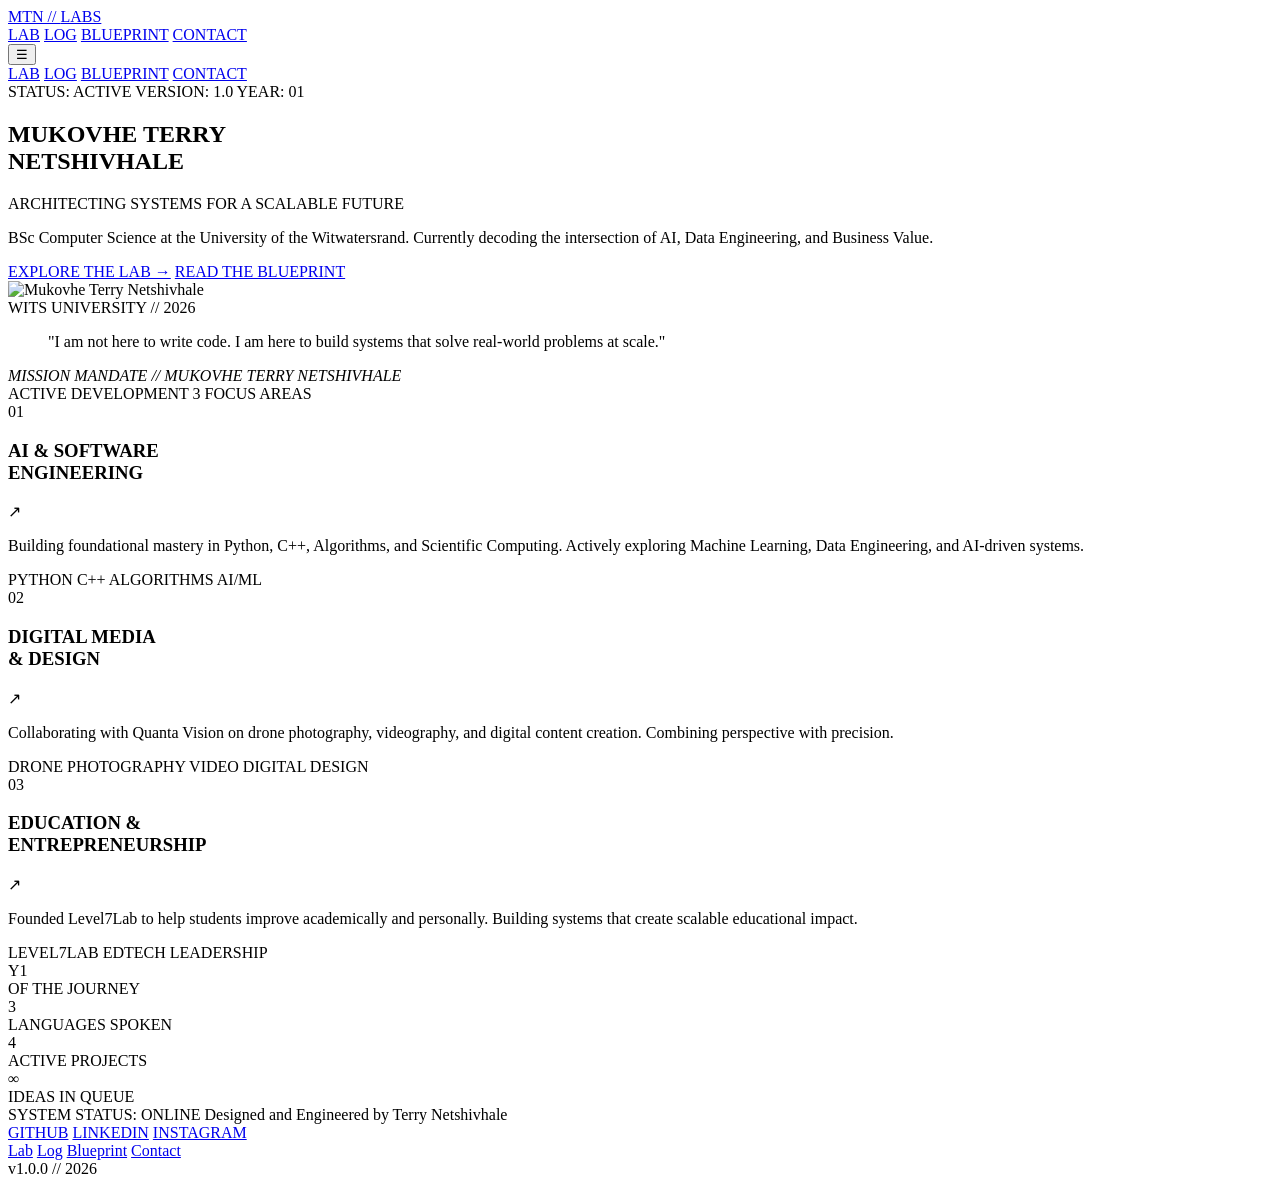
==== index.html @ a2fbe6ef "Update index.html to use raw GitHub URL for image" ====
<!DOCTYPE html>
<html lang="en">
<head>
<meta charset="UTF-8"/>
<meta name="viewport" content="width=device-width, initial-scale=1.0"/>
<title>MTN // Digital Headquarters</title>
<meta name="description" content="The personal command center for Mukovhe Terry Netshivhale — AI, entrepreneurship, and systemic value creation."/>
<link rel="preconnect" href="https://fonts.googleapis.com">
<link rel="preconnect" href="https://fonts.gstatic.com" crossorigin>
<link href="https://fonts.googleapis.com/css2?family=IBM+Plex+Mono:wght@300;400;500;600&family=IBM+Plex+Sans:wght@300;400;500;600&display=swap" rel="stylesheet">
<link rel="stylesheet" href="style.css"/>
</head>
<body>

<nav class="nav">
  <a href="index.html" class="nav-brand">MTN // <span>LABS</span></a>
  <div class="nav-links">
    <a href="lab.html" class="nav-link">LAB</a>
    <a href="log.html" class="nav-link">LOG</a>
    <a href="blueprint.html" class="nav-link">BLUEPRINT</a>
    <a href="contact.html" class="nav-link">CONTACT</a>
  </div>
  <button class="mobile-toggle" onclick="toggleMenu()">☰</button>
</nav>
<div class="mobile-menu" id="mobileMenu">
  <a href="lab.html">LAB</a>
  <a href="log.html">LOG</a>
  <a href="blueprint.html">BLUEPRINT</a>
  <a href="contact.html">CONTACT</a>
</div>

<main>
  <!-- HERO -->
  <section class="hero">
    <div class="hero-left">
      <div class="status-bar">
        <span class="status-tag">STATUS: ACTIVE</span>
        <span class="status-tag">VERSION: 1.0</span>
        <span class="status-tag">YEAR: 01</span>
      </div>
      <h1 class="hero-name">
        MUKOVHE TERRY<br>
        <span class="name-accent">NETSHIVHALE</span>
      </h1>
      <p class="hero-tagline">ARCHITECTING SYSTEMS FOR A SCALABLE FUTURE</p>
      <p class="hero-desc">BSc Computer Science at the University of the Witwatersrand. Currently decoding the intersection of AI, Data Engineering, and Business Value.</p>
      <div class="hero-ctas">
        <a href="lab.html" class="btn-primary">EXPLORE THE LAB →</a>
        <a href="blueprint.html" class="btn-outline">READ THE BLUEPRINT</a>
      </div>
    </div>
    <div class="hero-right">
      <div class="photo-frame">
        <!-- Professional portrait - stored at raw.githubusercontent.com -->
        <img src="https://raw.githubusercontent.com/Terrynets/Terrynets-site/main/photo.jpg" alt="Mukovhe Terry Netshivhale" class="hero-photo" loading="eager" onerror="this.parentElement.classList.add('photo-placeholder')"/>
        <div class="photo-label">WITS UNIVERSITY // 2026</div>
      </div>
    </div>
  </section>

  <!-- MISSION -->
  <section class="mission reveal">
    <div class="mission-quote">
      <blockquote>"I am not here to write code. I am here to build systems that solve real-world problems at scale."</blockquote>
      <cite>MISSION MANDATE // MUKOVHE TERRY NETSHIVHALE</cite>
    </div>
  </section>

  <!-- FOCUS AREAS -->
  <section class="focus reveal">
    <div class="section-header">
      <span class="section-label">ACTIVE DEVELOPMENT</span>
      <span class="section-label orange">3 FOCUS AREAS</span>
    </div>
    <div class="focus-grid">
      <div class="focus-card">
        <div class="focus-img" style="background:linear-gradient(135deg,#0a1628,#001f7a);">
          <div class="circuit-bg"></div>
        </div>
        <div class="focus-num orange">01</div>
        <div class="focus-content">
          <div class="focus-title-row">
            <h3>AI &amp; SOFTWARE<br>ENGINEERING</h3>
            <span class="arrow">↗</span>
          </div>
          <p>Building foundational mastery in Python, C++, Algorithms, and Scientific Computing. Actively exploring Machine Learning, Data Engineering, and AI-driven systems.</p>
          <div class="tags">
            <span class="tag">PYTHON</span>
            <span class="tag">C++</span>
            <span class="tag">ALGORITHMS</span>
            <span class="tag">AI/ML</span>
          </div>
        </div>
      </div>
      <div class="focus-card">
        <div class="focus-img" style="background:linear-gradient(135deg,#0d1f3c,#1a3a6b);">
          <div class="grid-bg"></div>
        </div>
        <div class="focus-num orange">02</div>
        <div class="focus-content">
          <div class="focus-title-row">
            <h3>DIGITAL MEDIA<br>&amp; DESIGN</h3>
            <span class="arrow">↗</span>
          </div>
          <p>Collaborating with Quanta Vision on drone photography, videography, and digital content creation. Combining perspective with precision.</p>
          <div class="tags">
            <span class="tag">DRONE PHOTOGRAPHY</span>
            <span class="tag">VIDEO</span>
            <span class="tag">DIGITAL DESIGN</span>
          </div>
        </div>
      </div>
      <div class="focus-card">
        <div class="focus-img" style="background:linear-gradient(135deg,#1a1a2e,#2d2d4a);">
          <div class="network-bg"></div>
        </div>
        <div class="focus-num orange">03</div>
        <div class="focus-content">
          <div class="focus-title-row">
            <h3>EDUCATION &amp;<br>ENTREPRENEURSHIP</h3>
            <span class="arrow">↗</span>
          </div>
          <p>Founded Level7Lab to help students improve academically and personally. Building systems that create scalable educational impact.</p>
          <div class="tags">
            <span class="tag">LEVEL7LAB</span>
            <span class="tag">EDTECH</span>
            <span class="tag">LEADERSHIP</span>
          </div>
        </div>
      </div>
    </div>
  </section>

  <!-- QUICK STATS -->
  <section class="stats reveal">
    <div class="stat-item">
      <div class="stat-num">Y<span class="orange">1</span></div>
      <div class="stat-label">OF THE JOURNEY</div>
    </div>
    <div class="stat-divider"></div>
    <div class="stat-item">
      <div class="stat-num"><span class="orange">3</span></div>
      <div class="stat-label">LANGUAGES SPOKEN</div>
    </div>
    <div class="stat-divider"></div>
    <div class="stat-item">
      <div class="stat-num"><span class="orange">4</span></div>
      <div class="stat-label">ACTIVE PROJECTS</div>
    </div>
    <div class="stat-divider"></div>
    <div class="stat-item">
      <div class="stat-num"><span class="orange">∞</span></div>
      <div class="stat-label">IDEAS IN QUEUE</div>
    </div>
  </section>
</main>

<footer class="footer">
  <div class="footer-top">
    <div class="footer-status">
      <span class="system-status">SYSTEM STATUS: <span class="online">ONLINE</span></span>
      <span class="footer-credit">Designed and Engineered by Terry Netshivhale</span>
    </div>
    <div class="footer-socials">
      <a href="https://github.com/terrynets" target="_blank" rel="noopener">GITHUB</a>
      <a href="https://linkedin.com/in/mukovhe-netshivhale" target="_blank" rel="noopener">LINKEDIN</a>
      <a href="https://instagram.com/terrynets" target="_blank" rel="noopener">INSTAGRAM</a>
    </div>
  </div>
  <div class="footer-bottom">
    <div class="footer-nav">
      <a href="lab.html">Lab</a>
      <a href="log.html">Log</a>
      <a href="blueprint.html">Blueprint</a>
      <a href="contact.html">Contact</a>
    </div>
    <span class="footer-version">v1.0.0 // 2026</span>
  </div>
</footer>

<script src="main.js"></script>
</body>
</html>
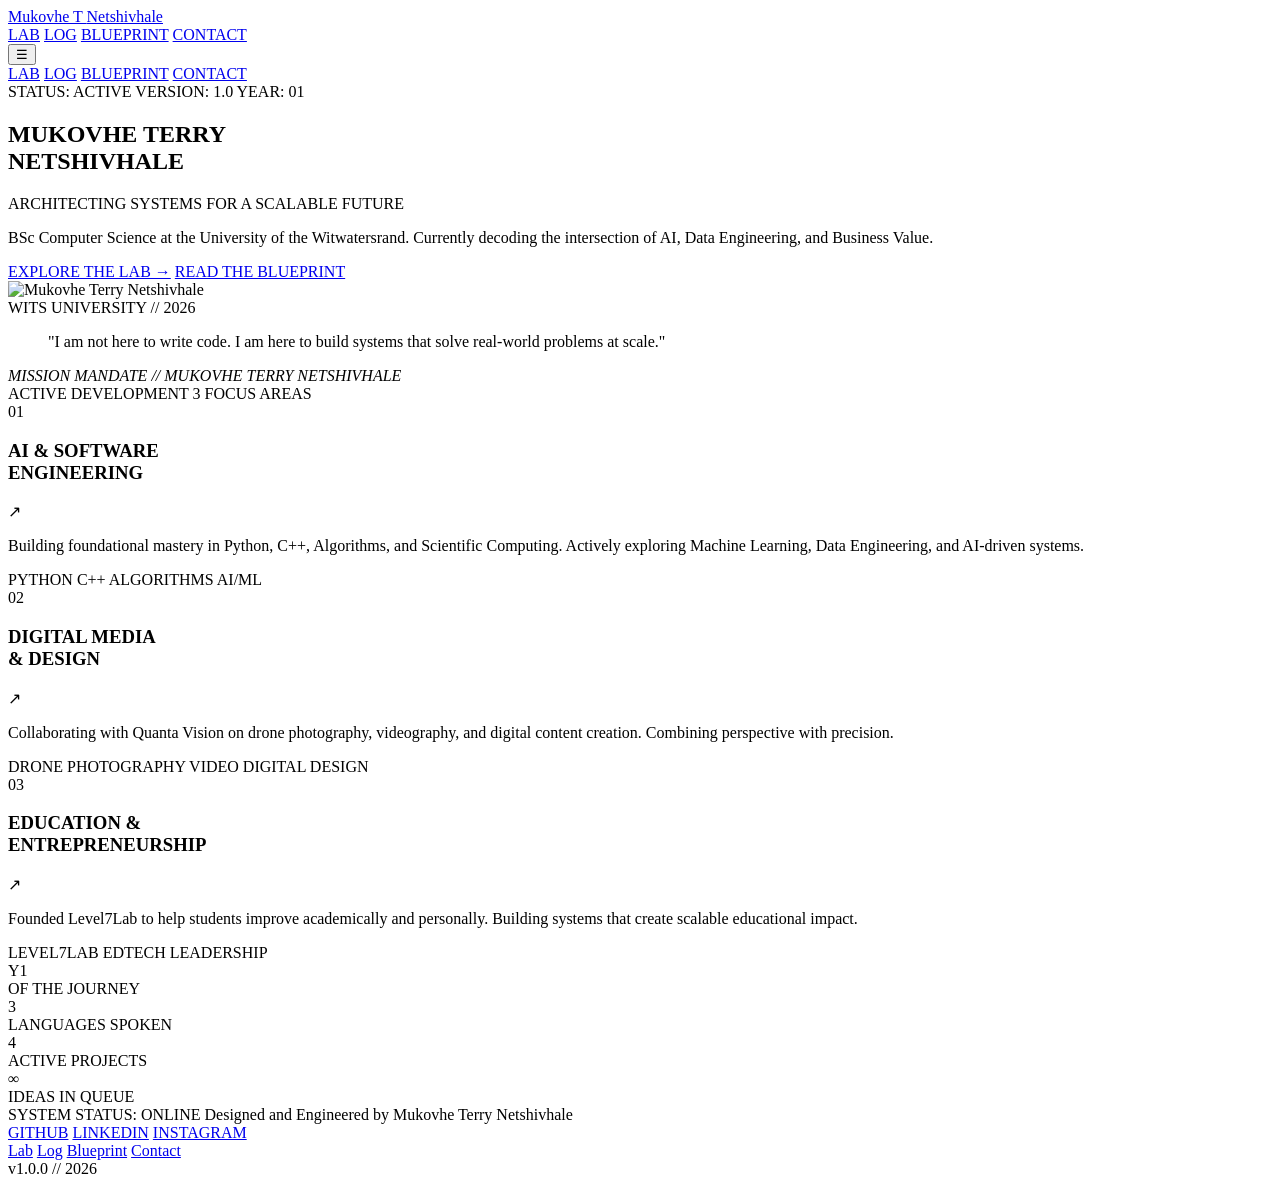
==== commit 985b522b: "Update name in navigation and footer credits" ====
--- a/index.html
+++ b/index.html
@@ -3,7 +3,7 @@
 <head>
 <meta charset="UTF-8"/>
 <meta name="viewport" content="width=device-width, initial-scale=1.0"/>
-<title>MTN // Digital Headquarters</title>
+<title>terrynets</title>
 <meta name="description" content="The personal command center for Mukovhe Terry Netshivhale — AI, entrepreneurship, and systemic value creation."/>
 <link rel="preconnect" href="https://fonts.googleapis.com">
 <link rel="preconnect" href="https://fonts.gstatic.com" crossorigin>
@@ -13,7 +13,7 @@
 <body>
 
 <nav class="nav">
-  <a href="index.html" class="nav-brand">MTN // <span>LABS</span></a>
+  <a href="index.html" class="nav-brand">Mukovhe T <span>Netshivhale</span></a>
   <div class="nav-links">
     <a href="lab.html" class="nav-link">LAB</a>
     <a href="log.html" class="nav-link">LOG</a>
@@ -51,8 +51,7 @@
     </div>
     <div class="hero-right">
       <div class="photo-frame">
-        <!-- Professional portrait - stored at raw.githubusercontent.com -->
-        <img src="https://raw.githubusercontent.com/Terrynets/Terrynets-site/main/photo.jpg" alt="Mukovhe Terry Netshivhale" class="hero-photo" loading="eager" onerror="this.parentElement.classList.add('photo-placeholder')"/>
+        <img src="https://i.imgur.com/zWP3Snd.jpeg" alt="Mukovhe Terry Netshivhale" class="hero-photo" onerror="this.parentElement.classList.add('photo-placeholder')"/>
         <div class="photo-label">WITS UNIVERSITY // 2026</div>
       </div>
     </div>
@@ -74,7 +73,7 @@
     </div>
     <div class="focus-grid">
       <div class="focus-card">
-        <div class="focus-img" style="background:linear-gradient(135deg,#0a1628,#001f7a);">
+        <div class="focus-img" style="background-image: url('./images/ai-engineering.jpg'); background-size: cover; background-position: center; background-color: #0a1628;">
           <div class="circuit-bg"></div>
         </div>
         <div class="focus-num orange">01</div>
@@ -93,7 +92,7 @@
         </div>
       </div>
       <div class="focus-card">
-        <div class="focus-img" style="background:linear-gradient(135deg,#0d1f3c,#1a3a6b);">
+        <div class="focus-img" style="background-image: url('./images/digital-media.jpg'); background-size: cover; background-position: center; background-color: #0d1f3c;">
           <div class="grid-bg"></div>
         </div>
         <div class="focus-num orange">02</div>
@@ -111,7 +110,7 @@
         </div>
       </div>
       <div class="focus-card">
-        <div class="focus-img" style="background:linear-gradient(135deg,#1a1a2e,#2d2d4a);">
+        <div class="focus-img" style="background-image: url('./images/education-entrepreneurship.jpg'); background-size: cover; background-position: center; background-color: #1a1a2e;">
           <div class="network-bg"></div>
         </div>
         <div class="focus-num orange">03</div>
@@ -159,7 +158,7 @@
   <div class="footer-top">
     <div class="footer-status">
       <span class="system-status">SYSTEM STATUS: <span class="online">ONLINE</span></span>
-      <span class="footer-credit">Designed and Engineered by Terry Netshivhale</span>
+      <span class="footer-credit">Designed and Engineered by Mukovhe Terry Netshivhale</span>
     </div>
     <div class="footer-socials">
       <a href="https://github.com/terrynets" target="_blank" rel="noopener">GITHUB</a>
@@ -180,4 +179,4 @@
 
 <script src="main.js"></script>
 </body>
-</html>+</html>
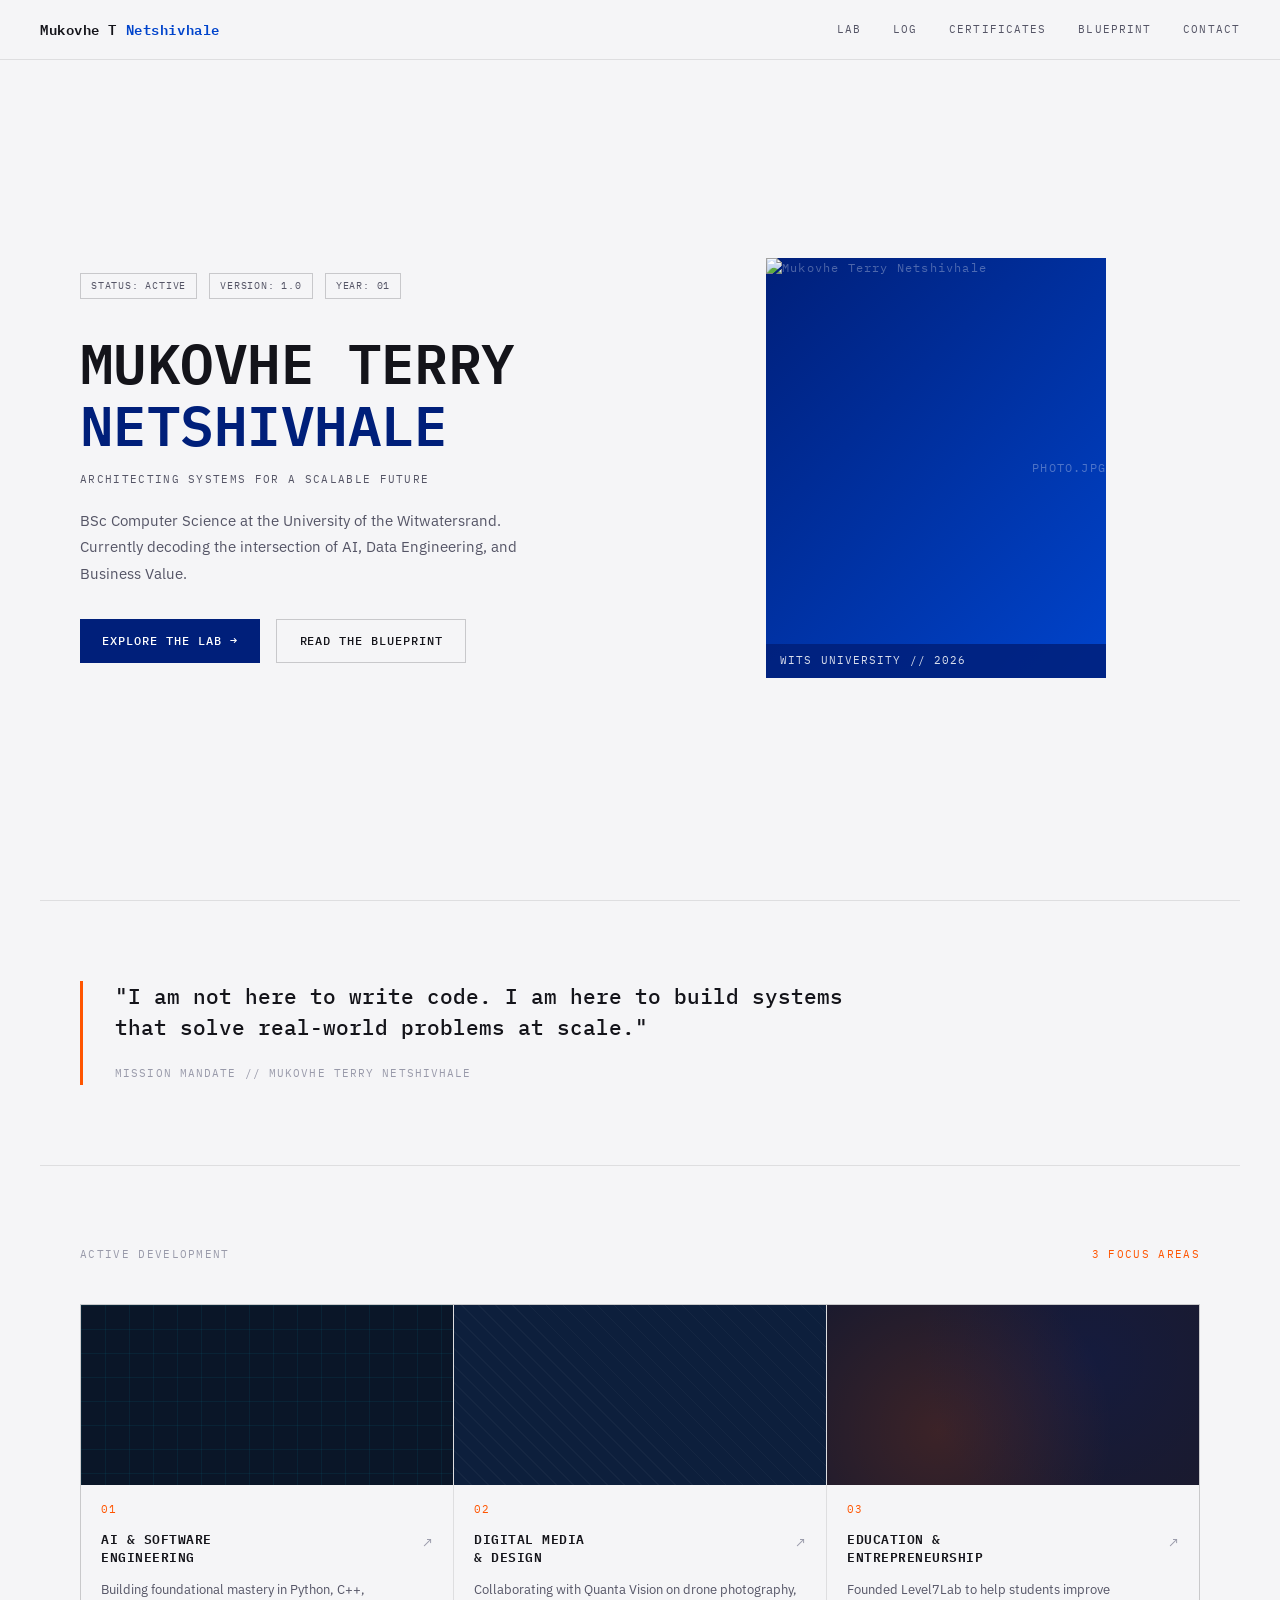
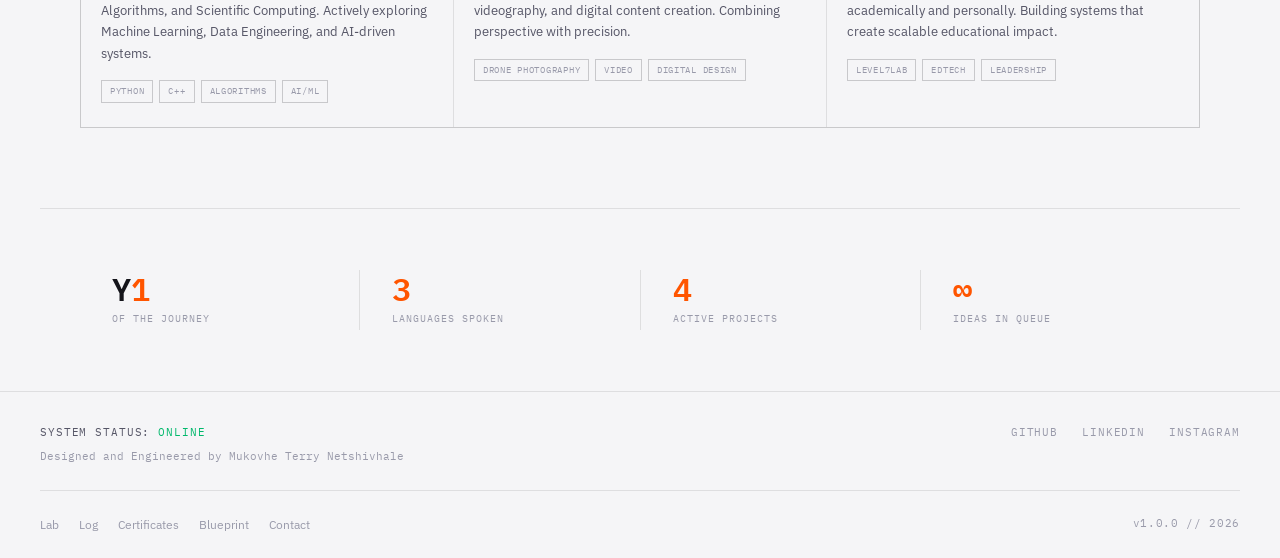
==== commit 141b1a08: "Add files via upload" ====
--- a/index.html
+++ b/index.html
@@ -17,6 +17,7 @@
   <div class="nav-links">
     <a href="lab.html" class="nav-link">LAB</a>
     <a href="log.html" class="nav-link">LOG</a>
+    <a href="certificates.html" class="nav-link">CERTIFICATES</a>
     <a href="blueprint.html" class="nav-link">BLUEPRINT</a>
     <a href="contact.html" class="nav-link">CONTACT</a>
   </div>
@@ -25,6 +26,7 @@
 <div class="mobile-menu" id="mobileMenu">
   <a href="lab.html">LAB</a>
   <a href="log.html">LOG</a>
+  <a href="certificates.html">CERTIFICATES</a>
   <a href="blueprint.html">BLUEPRINT</a>
   <a href="contact.html">CONTACT</a>
 </div>
@@ -162,7 +164,7 @@
     </div>
     <div class="footer-socials">
       <a href="https://github.com/terrynets" target="_blank" rel="noopener">GITHUB</a>
-      <a href="https://linkedin.com/in/mukovhe-netshivhale" target="_blank" rel="noopener">LINKEDIN</a>
+      <a href="https://www.linkedin.com/in/mukovhe-netshivhale-447b65428/" target="_blank" rel="noopener">LINKEDIN</a>
       <a href="https://instagram.com/terrynets" target="_blank" rel="noopener">INSTAGRAM</a>
     </div>
   </div>
@@ -170,6 +172,7 @@
     <div class="footer-nav">
       <a href="lab.html">Lab</a>
       <a href="log.html">Log</a>
+      <a href="certificates.html">Certificates</a>
       <a href="blueprint.html">Blueprint</a>
       <a href="contact.html">Contact</a>
     </div>
--- a/style.css
+++ b/style.css
@@ -0,0 +1,931 @@
+/* ==========================================
+   MTN // DIGITAL HEADQUARTERS — STYLESHEET
+   Terry Netshivhale · terrynets.github.io
+   ========================================== */
+
+:root {
+  --bg: #f5f5f7;
+  --surface: #ffffff;
+  --surface2: #eef0f3;
+  --border: rgba(20,20,26,0.1);
+  --border-strong: rgba(20,20,26,0.2);
+  --text: #14141a;
+  --text-muted: #555566;
+  --text-dim: #999aaa;
+  --orange: #ff5500;
+  --blue: #001f7a;
+  --blue-mid: #0044cc;
+  --green: #00b86b;
+  --font-mono: 'IBM Plex Mono', monospace;
+  --font-sans: 'IBM Plex Sans', sans-serif;
+}
+
+*, *::before, *::after { box-sizing: border-box; margin: 0; padding: 0; }
+html { scroll-behavior: smooth; }
+
+body {
+  background: var(--bg);
+  color: var(--text);
+  font-family: var(--font-sans);
+  font-size: 16px;
+  line-height: 1.6;
+  overflow-x: hidden;
+}
+
+/* ========== NAV ========== */
+.nav {
+  position: fixed;
+  top: 0; left: 0; right: 0;
+  z-index: 100;
+  background: rgba(245,245,247,0.92);
+  backdrop-filter: blur(12px);
+  border-bottom: 1px solid var(--border);
+  padding: 0 2.5rem;
+  height: 60px;
+  display: flex;
+  align-items: center;
+  justify-content: space-between;
+}
+
+.nav-brand {
+  font-family: var(--font-mono);
+  font-size: 14px;
+  font-weight: 600;
+  color: var(--text);
+  text-decoration: none;
+  letter-spacing: 0.04em;
+}
+.nav-brand span { color: var(--blue-mid); }
+
+.nav-links {
+  display: flex;
+  gap: 2rem;
+  list-style: none;
+}
+
+.nav-link {
+  font-family: var(--font-mono);
+  font-size: 11px;
+  color: var(--text-muted);
+  text-decoration: none;
+  letter-spacing: 0.1em;
+  transition: color 0.2s;
+}
+.nav-link:hover, .nav-link.active { color: var(--text); }
+.nav-link.active { border-bottom: 2px solid var(--orange); padding-bottom: 2px; }
+
+.mobile-toggle {
+  display: none;
+  background: none;
+  border: none;
+  font-size: 20px;
+  cursor: pointer;
+  color: var(--text);
+}
+
+.mobile-menu {
+  display: none;
+  position: fixed;
+  top: 60px; left: 0; right: 0;
+  background: var(--surface);
+  border-bottom: 1px solid var(--border);
+  padding: 1.5rem 2.5rem;
+  flex-direction: column;
+  gap: 1.25rem;
+  z-index: 99;
+}
+.mobile-menu.open { display: flex; }
+.mobile-menu a {
+  font-family: var(--font-mono);
+  font-size: 13px;
+  color: var(--text-muted);
+  text-decoration: none;
+  letter-spacing: 0.1em;
+}
+
+/* ========== HERO ========== */
+.hero {
+  min-height: 100vh;
+  padding: 100px 2.5rem 4rem;
+  max-width: 1200px;
+  margin: 0 auto;
+  display: grid;
+  grid-template-columns: 1fr 1fr;
+  gap: 4rem;
+  align-items: center;
+}
+
+.status-bar {
+  display: flex;
+  gap: 0.75rem;
+  flex-wrap: wrap;
+  margin-bottom: 2rem;
+}
+.status-tag {
+  font-family: var(--font-mono);
+  font-size: 10px;
+  padding: 4px 10px;
+  border: 1px solid var(--border-strong);
+  color: var(--text-muted);
+  letter-spacing: 0.08em;
+}
+
+.hero-name {
+  font-family: var(--font-mono);
+  font-size: clamp(2rem, 5vw, 3.5rem);
+  font-weight: 600;
+  line-height: 1.1;
+  letter-spacing: -0.01em;
+  margin-bottom: 1rem;
+}
+.name-accent { color: var(--blue); }
+
+.hero-tagline {
+  font-family: var(--font-mono);
+  font-size: 11px;
+  color: var(--text-muted);
+  letter-spacing: 0.12em;
+  margin-bottom: 1.25rem;
+}
+
+.hero-desc {
+  font-size: 15px;
+  color: var(--text-muted);
+  line-height: 1.75;
+  max-width: 480px;
+  margin-bottom: 2rem;
+}
+
+.hero-ctas {
+  display: flex;
+  gap: 1rem;
+  flex-wrap: wrap;
+}
+
+.btn-primary {
+  display: inline-flex;
+  align-items: center;
+  padding: 0.7rem 1.4rem;
+  background: var(--blue);
+  color: #fff;
+  font-family: var(--font-mono);
+  font-size: 12px;
+  font-weight: 500;
+  letter-spacing: 0.08em;
+  text-decoration: none;
+  border: none;
+  cursor: pointer;
+  transition: all 0.2s;
+}
+.btn-primary:hover { background: var(--blue-mid); transform: translateY(-2px); }
+
+.btn-outline {
+  display: inline-flex;
+  align-items: center;
+  padding: 0.7rem 1.4rem;
+  background: transparent;
+  color: var(--text);
+  font-family: var(--font-mono);
+  font-size: 12px;
+  font-weight: 500;
+  letter-spacing: 0.08em;
+  text-decoration: none;
+  border: 1px solid var(--border-strong);
+  transition: all 0.2s;
+}
+.btn-outline:hover { border-color: var(--blue); color: var(--blue); }
+
+/* PHOTO */
+.hero-right { display: flex; justify-content: center; }
+.photo-frame {
+  position: relative;
+  width: 340px;
+  max-width: 100%;
+}
+.hero-photo {
+  width: 100%;
+  height: 420px;
+  object-fit: cover;
+  object-position: top;
+  display: block;
+  filter: grayscale(10%);
+}
+.photo-placeholder {
+  width: 340px;
+  height: 420px;
+  background: linear-gradient(135deg, var(--blue), #0044cc);
+  display: flex;
+  align-items: center;
+  justify-content: center;
+  color: rgba(255,255,255,0.3);
+  font-family: var(--font-mono);
+  font-size: 12px;
+  letter-spacing: 0.1em;
+}
+.photo-placeholder::after { content: 'PHOTO.JPG'; }
+.photo-label {
+  position: absolute;
+  bottom: 0; left: 0; right: 0;
+  background: rgba(0,31,122,0.85);
+  color: rgba(255,255,255,0.85);
+  font-family: var(--font-mono);
+  font-size: 11px;
+  letter-spacing: 0.1em;
+  padding: 8px 14px;
+}
+
+/* ========== MISSION ========== */
+.mission {
+  border-top: 1px solid var(--border);
+  padding: 5rem 2.5rem;
+  max-width: 1200px;
+  margin: 0 auto;
+}
+.mission-quote {
+  border-left: 3px solid var(--orange);
+  padding-left: 2rem;
+  max-width: 800px;
+}
+.mission-quote blockquote {
+  font-family: var(--font-mono);
+  font-size: clamp(1rem, 2.5vw, 1.3rem);
+  font-weight: 500;
+  line-height: 1.5;
+  color: var(--text);
+  margin-bottom: 1rem;
+}
+.mission-quote cite {
+  font-family: var(--font-mono);
+  font-size: 11px;
+  color: var(--text-dim);
+  letter-spacing: 0.1em;
+  font-style: normal;
+}
+
+/* ========== FOCUS ========== */
+.focus {
+  border-top: 1px solid var(--border);
+  padding: 5rem 2.5rem;
+  max-width: 1200px;
+  margin: 0 auto;
+}
+.section-header {
+  display: flex;
+  justify-content: space-between;
+  align-items: center;
+  margin-bottom: 2.5rem;
+}
+.section-label {
+  font-family: var(--font-mono);
+  font-size: 11px;
+  color: var(--text-dim);
+  letter-spacing: 0.12em;
+}
+.section-label.orange { color: var(--orange); }
+
+.focus-grid {
+  display: grid;
+  grid-template-columns: repeat(3, 1fr);
+  gap: 1px;
+  background: var(--border);
+  border: 1px solid var(--border);
+}
+
+.focus-card {
+  background: var(--bg);
+  transition: background 0.2s;
+  overflow: hidden;
+}
+.focus-card:hover { background: var(--surface); }
+
+.focus-img {
+  height: 180px;
+  position: relative;
+  overflow: hidden;
+}
+.circuit-bg {
+  position: absolute;
+  inset: 0;
+  background-image:
+    linear-gradient(rgba(0,229,255,0.06) 1px, transparent 1px),
+    linear-gradient(90deg, rgba(0,229,255,0.06) 1px, transparent 1px);
+  background-size: 24px 24px;
+}
+.grid-bg {
+  position: absolute;
+  inset: 0;
+  background-image: repeating-linear-gradient(
+    45deg, rgba(255,255,255,0.03) 0px, rgba(255,255,255,0.03) 1px,
+    transparent 1px, transparent 12px
+  );
+}
+.network-bg {
+  position: absolute;
+  inset: 0;
+  background: radial-gradient(circle at 30% 70%, rgba(255,85,0,0.15) 0%, transparent 60%),
+              radial-gradient(circle at 70% 30%, rgba(0,31,122,0.2) 0%, transparent 60%);
+}
+
+.focus-num {
+  font-family: var(--font-mono);
+  font-size: 11px;
+  letter-spacing: 0.1em;
+  padding: 1rem 1.25rem 0;
+}
+.focus-content { padding: 0.75rem 1.25rem 1.5rem; }
+.focus-title-row {
+  display: flex;
+  justify-content: space-between;
+  align-items: flex-start;
+  margin-bottom: 0.75rem;
+}
+.focus-title-row h3 {
+  font-family: var(--font-mono);
+  font-size: 13px;
+  font-weight: 600;
+  letter-spacing: 0.04em;
+  line-height: 1.4;
+}
+.arrow { color: var(--text-dim); font-size: 14px; margin-top: 2px; }
+.focus-card:hover .arrow { color: var(--orange); }
+.focus-content p {
+  font-size: 13px;
+  color: var(--text-muted);
+  line-height: 1.65;
+  margin-bottom: 1rem;
+}
+
+/* TAGS */
+.tags { display: flex; flex-wrap: wrap; gap: 6px; }
+.tag {
+  font-family: var(--font-mono);
+  font-size: 9px;
+  padding: 3px 8px;
+  border: 1px solid var(--border-strong);
+  color: var(--text-dim);
+  letter-spacing: 0.08em;
+}
+
+/* ========== STATS ========== */
+.stats {
+  border-top: 1px solid var(--border);
+  padding: 3rem 2.5rem;
+  max-width: 1200px;
+  margin: 0 auto;
+  display: flex;
+  align-items: center;
+  gap: 0;
+}
+.stat-item { flex: 1; padding: 1rem 2rem; }
+.stat-divider { width: 1px; height: 60px; background: var(--border); }
+.stat-num {
+  font-family: var(--font-mono);
+  font-size: 2rem;
+  font-weight: 600;
+  line-height: 1;
+  margin-bottom: 0.4rem;
+}
+.stat-label {
+  font-family: var(--font-mono);
+  font-size: 10px;
+  color: var(--text-dim);
+  letter-spacing: 0.1em;
+}
+
+/* ========== PAGE COMMON ========== */
+.page-main {
+  padding-top: 80px;
+  max-width: 1200px;
+  margin: 0 auto;
+  padding-left: 2.5rem;
+  padding-right: 2.5rem;
+  padding-bottom: 5rem;
+}
+.page-header {
+  padding: 4rem 0 3rem;
+  border-bottom: 1px solid var(--border);
+  margin-bottom: 3rem;
+}
+.page-eyebrow {
+  font-family: var(--font-mono);
+  font-size: 11px;
+  color: var(--orange);
+  letter-spacing: 0.12em;
+  margin-bottom: 0.75rem;
+}
+.page-title {
+  font-family: var(--font-mono);
+  font-size: clamp(2rem, 5vw, 3.5rem);
+  font-weight: 600;
+  letter-spacing: -0.01em;
+  margin-bottom: 1rem;
+}
+.page-sub {
+  font-size: 15px;
+  color: var(--text-muted);
+  max-width: 560px;
+  line-height: 1.7;
+}
+
+/* ========== PROJECTS (LAB) ========== */
+.projects {
+  display: grid;
+  grid-template-columns: 1fr 1fr;
+  gap: 1px;
+  background: var(--border);
+  border: 1px solid var(--border);
+  margin-bottom: 4rem;
+}
+.project-card {
+  background: var(--bg);
+  padding: 2rem;
+  transition: background 0.2s;
+}
+.project-card:hover { background: var(--surface); }
+.project-top {
+  display: flex;
+  align-items: center;
+  gap: 8px;
+  margin-bottom: 1rem;
+}
+.project-lang {
+  font-family: var(--font-mono);
+  font-size: 10px;
+  letter-spacing: 0.1em;
+  font-weight: 600;
+}
+.project-dot { color: var(--text-dim); }
+.project-status {
+  font-family: var(--font-mono);
+  font-size: 10px;
+  letter-spacing: 0.08em;
+}
+.project-status.in-progress { color: var(--text-dim); }
+.project-status.active { color: var(--green); }
+.project-arrow { margin-left: auto; color: var(--text-dim); font-size: 14px; }
+.project-card:hover .project-arrow { color: var(--orange); }
+.project-name {
+  font-family: var(--font-mono);
+  font-size: 14px;
+  font-weight: 600;
+  letter-spacing: 0.04em;
+  margin-bottom: 0.75rem;
+}
+.project-desc {
+  font-size: 13px;
+  color: var(--text-muted);
+  line-height: 1.65;
+}
+
+/* QUEUED */
+.coming-next { margin-top: 1rem; }
+.queued-list {
+  border: 1px solid var(--border);
+}
+.queued-item {
+  display: flex;
+  align-items: center;
+  gap: 1.5rem;
+  padding: 1.1rem 1.5rem;
+  border-bottom: 1px solid var(--border);
+  transition: background 0.2s;
+}
+.queued-item:last-child { border-bottom: none; }
+.queued-item:hover { background: var(--surface); }
+.queued-num {
+  font-family: var(--font-mono);
+  font-size: 11px;
+  color: var(--text-dim);
+  min-width: 24px;
+}
+.queued-name {
+  font-family: var(--font-mono);
+  font-size: 13px;
+  font-weight: 500;
+  flex: 1;
+}
+.queued-tag {
+  font-family: var(--font-mono);
+  font-size: 10px;
+  color: var(--text-dim);
+  letter-spacing: 0.08em;
+  padding: 2px 8px;
+  border: 1px solid var(--border);
+}
+
+/* ========== LOG ========== */
+.log-entries { display: flex; flex-direction: column; }
+.log-entry {
+  display: grid;
+  grid-template-columns: 140px 1fr;
+  gap: 2rem;
+  padding: 2rem 0;
+  border-bottom: 1px solid var(--border);
+}
+.log-entry:first-child { border-top: 1px solid var(--border); }
+.log-date {
+  font-family: var(--font-mono);
+  font-size: 11px;
+  color: var(--text-dim);
+  letter-spacing: 0.08em;
+  padding-top: 4px;
+}
+.log-title {
+  font-family: var(--font-mono);
+  font-size: 14px;
+  font-weight: 600;
+  letter-spacing: 0.02em;
+  margin-bottom: 0.6rem;
+}
+.log-text {
+  font-size: 14px;
+  color: var(--text-muted);
+  line-height: 1.75;
+  margin-bottom: 0.75rem;
+}
+
+/* ========== BLUEPRINT ========== */
+.blueprint-section { display: flex; flex-direction: column; gap: 2.5rem; }
+.bp-block {
+  border: 1px solid var(--border);
+}
+.bp-header {
+  display: flex;
+  justify-content: space-between;
+  align-items: center;
+  padding: 1rem 1.5rem;
+  border-bottom: 1px solid var(--border);
+  background: var(--surface2);
+}
+.bp-label {
+  font-family: var(--font-mono);
+  font-size: 11px;
+  color: var(--text-dim);
+  letter-spacing: 0.1em;
+}
+.bp-label.blue { color: var(--blue-mid); }
+.module-list { }
+.module-item {
+  display: flex;
+  align-items: center;
+  padding: 0.9rem 1.5rem;
+  border-bottom: 1px solid var(--border);
+  gap: 1.25rem;
+  transition: background 0.15s;
+}
+.module-item:last-child { border-bottom: none; }
+.module-item:hover { background: var(--surface); }
+.mod-num {
+  font-family: var(--font-mono);
+  font-size: 11px;
+  color: var(--text-dim);
+  min-width: 28px;
+}
+.mod-name {
+  font-size: 14px;
+  color: var(--text);
+  flex: 1;
+}
+.mod-status {
+  font-family: var(--font-mono);
+  font-size: 10px;
+  letter-spacing: 0.08em;
+}
+.mod-status.active { color: var(--orange); }
+.mod-status.queued { color: var(--text-dim); }
+.mod-status.exploring { color: var(--blue-mid); }
+
+/* ========== CONTACT ========== */
+.contact-section { }
+.contact-grid {
+  display: grid;
+  grid-template-columns: 1fr 1fr;
+  gap: 4rem;
+  align-items: start;
+}
+
+.form-note {
+  font-size: 13px;
+  color: var(--text-muted);
+  line-height: 1.7;
+  margin-bottom: 1.75rem;
+  padding: 1rem 1.25rem;
+  border: 1px solid var(--border);
+  background: var(--surface2);
+  font-family: var(--font-mono);
+}
+.form-group { margin-bottom: 1.25rem; }
+.form-label {
+  display: block;
+  font-family: var(--font-mono);
+  font-size: 10px;
+  color: var(--text-dim);
+  letter-spacing: 0.1em;
+  margin-bottom: 0.4rem;
+}
+.form-input {
+  width: 100%;
+  padding: 0.7rem 1rem;
+  background: var(--surface);
+  border: 1px solid var(--border-strong);
+  color: var(--text);
+  font-family: var(--font-sans);
+  font-size: 14px;
+  outline: none;
+  transition: border-color 0.2s;
+}
+.form-input:focus { border-color: var(--blue); }
+.form-select { appearance: none; cursor: pointer; }
+.form-textarea { resize: vertical; min-height: 120px; }
+.send-btn {
+  width: 100%;
+  justify-content: center;
+  font-size: 13px;
+  padding: 1rem;
+  margin-top: 0.5rem;
+}
+.form-disclaimer {
+  font-family: var(--font-mono);
+  font-size: 10px;
+  color: var(--text-dim);
+  line-height: 1.6;
+  margin-top: 0.75rem;
+  letter-spacing: 0.04em;
+}
+
+.contact-links {
+  border: 1px solid var(--border);
+  margin-bottom: 1.5rem;
+}
+.contact-link-item {
+  display: flex;
+  align-items: center;
+  justify-content: space-between;
+  padding: 1.1rem 1.5rem;
+  border-bottom: 1px solid var(--border);
+  text-decoration: none;
+  color: var(--text);
+  transition: background 0.2s;
+}
+.contact-link-item:last-child { border-bottom: none; }
+.contact-link-item:hover { background: var(--surface2); }
+.cl-label {
+  font-family: var(--font-mono);
+  font-size: 10px;
+  color: var(--text-dim);
+  letter-spacing: 0.08em;
+  margin-bottom: 3px;
+}
+.cl-value {
+  font-size: 14px;
+  font-weight: 500;
+}
+.cl-arrow {
+  font-size: 14px;
+  color: var(--text-dim);
+  transition: transform 0.2s, color 0.2s;
+}
+.contact-link-item:hover .cl-arrow { transform: translate(3px,-3px); color: var(--orange); }
+
+.availability-card {
+  border: 1px solid var(--border);
+  padding: 1.5rem;
+  background: var(--surface);
+}
+.av-label {
+  font-family: var(--font-mono);
+  font-size: 10px;
+  color: var(--text-dim);
+  letter-spacing: 0.1em;
+  margin-bottom: 1rem;
+}
+.av-status {
+  font-size: 13px;
+  color: var(--text-muted);
+  margin-bottom: 0.5rem;
+  font-family: var(--font-mono);
+}
+
+/* ========== FOOTER ========== */
+.footer {
+  border-top: 1px solid var(--border);
+  padding: 2rem 2.5rem 1.5rem;
+}
+.footer-top {
+  display: flex;
+  justify-content: space-between;
+  align-items: flex-start;
+  margin-bottom: 1.5rem;
+  padding-bottom: 1.5rem;
+  border-bottom: 1px solid var(--border);
+}
+.system-status {
+  display: block;
+  font-family: var(--font-mono);
+  font-size: 11px;
+  color: var(--text-muted);
+  letter-spacing: 0.08em;
+  margin-bottom: 0.4rem;
+}
+.footer-credit {
+  font-family: var(--font-mono);
+  font-size: 11px;
+  color: var(--text-dim);
+  display: block;
+}
+.footer-socials {
+  display: flex;
+  gap: 1.5rem;
+}
+.footer-socials a {
+  font-family: var(--font-mono);
+  font-size: 11px;
+  color: var(--text-dim);
+  text-decoration: none;
+  letter-spacing: 0.08em;
+  transition: color 0.2s;
+}
+.footer-socials a:hover { color: var(--orange); }
+.footer-bottom {
+  display: flex;
+  justify-content: space-between;
+  align-items: center;
+}
+.footer-nav { display: flex; gap: 1.25rem; }
+.footer-nav a {
+  font-size: 12px;
+  color: var(--text-dim);
+  text-decoration: none;
+  transition: color 0.2s;
+}
+.footer-nav a:hover { color: var(--text); }
+.footer-version {
+  font-family: var(--font-mono);
+  font-size: 11px;
+  color: var(--text-dim);
+  letter-spacing: 0.06em;
+}
+
+/* ========== UTILITIES ========== */
+.orange { color: var(--orange); }
+.blue { color: var(--blue-mid); }
+.online { color: var(--green); }
+
+.reveal {
+  opacity: 0;
+  transform: translateY(24px);
+  transition: opacity 0.6s ease, transform 0.6s ease;
+}
+.reveal.visible {
+  opacity: 1;
+  transform: translateY(0);
+}
+
+/* ========== RESPONSIVE ========== */
+@media (max-width: 900px) {
+  .hero { grid-template-columns: 1fr; gap: 2.5rem; padding-top: 90px; }
+  .hero-right { order: -1; }
+  .photo-frame { width: 100%; max-width: 340px; }
+  .focus-grid { grid-template-columns: 1fr; }
+  .projects { grid-template-columns: 1fr; }
+  .contact-grid { grid-template-columns: 1fr; gap: 2rem; }
+  .stats { flex-wrap: wrap; }
+  .stat-divider { display: none; }
+  .stat-item { min-width: 45%; }
+}
+
+@media (max-width: 640px) {
+  .nav { padding: 0 1.25rem; }
+  .nav-links { display: none; }
+  .mobile-toggle { display: block; }
+  .hero { padding: 80px 1.25rem 3rem; }
+  .mission, .focus, .stats { padding-left: 1.25rem; padding-right: 1.25rem; }
+  .page-main { padding-left: 1.25rem; padding-right: 1.25rem; }
+  .log-entry { grid-template-columns: 1fr; gap: 0.5rem; }
+  .footer { padding: 1.5rem 1.25rem; }
+  .footer-top { flex-direction: column; gap: 1rem; }
+  .bp-header { flex-direction: column; align-items: flex-start; gap: 4px; }
+}
+.project-photos {
+  margin-top: 1rem;
+}
+
+.project-photos img {
+  width: 100%;
+  height: 200px;
+  object-fit: cover;
+  object-position: top;
+}
+
+/* ========== CERTIFICATES ========== */
+.cert-summary {
+  display: grid;
+  grid-template-columns: repeat(4, 1fr);
+  border: 1px solid var(--border);
+  margin-bottom: 2.5rem;
+}
+.cert-stat { padding: 1.25rem 1.5rem; border-right: 1px solid var(--border); }
+.cert-stat:last-child { border-right: none; }
+.cert-stat-num {
+  font-family: var(--font-mono);
+  font-size: 26px;
+  font-weight: 600;
+  color: var(--blue-mid);
+  line-height: 1.1;
+}
+.cert-stat-label {
+  font-family: var(--font-mono);
+  font-size: 10px;
+  letter-spacing: 0.1em;
+  color: var(--text-dim);
+  margin-top: 4px;
+}
+.cert-grid { display: flex; flex-direction: column; gap: 2.5rem; }
+.cert-card {
+  display: grid;
+  grid-template-columns: minmax(0, 1.1fr) minmax(0, 1fr);
+  border: 1px solid var(--border);
+  background: var(--surface);
+}
+.cert-image {
+  display: block;
+  position: relative;
+  padding: 0;
+  border: none;
+  border-right: 1px solid var(--border);
+  background: var(--surface2);
+  cursor: zoom-in;
+  overflow: hidden;
+}
+.cert-image img { display: block; width: 100%; height: 100%; object-fit: cover; transition: transform 0.4s; }
+.cert-image:hover img { transform: scale(1.03); }
+.cert-zoom {
+  position: absolute;
+  right: 10px; bottom: 10px;
+  font-family: var(--font-mono);
+  font-size: 10px;
+  letter-spacing: 0.08em;
+  background: var(--text);
+  color: #fff;
+  padding: 4px 8px;
+}
+.cert-info { padding: 2rem; display: flex; flex-direction: column; gap: 0.75rem; }
+.cert-meta {
+  display: flex; align-items: center; gap: 8px;
+  font-family: var(--font-mono);
+  font-size: 10px;
+  letter-spacing: 0.1em;
+  color: var(--text-dim);
+}
+.cert-score {
+  font-family: var(--font-mono);
+  font-size: 11px;
+  font-weight: 600;
+  color: var(--orange);
+  letter-spacing: 0.06em;
+}
+.cert-title {
+  font-family: var(--font-mono);
+  font-size: 16px;
+  font-weight: 600;
+  letter-spacing: 0.02em;
+  line-height: 1.35;
+}
+.cert-issuer { font-size: 13px; color: var(--text-muted); }
+.cert-desc { font-size: 14px; color: var(--text-muted); line-height: 1.75; }
+.cert-marks {
+  border: 1px solid var(--border);
+  font-family: var(--font-mono);
+  font-size: 12px;
+}
+.cert-marks div {
+  display: flex; justify-content: space-between;
+  padding: 6px 12px;
+  border-bottom: 1px solid var(--border);
+}
+.cert-marks div:last-child { border-bottom: none; }
+.cert-marks span:last-child { font-weight: 600; }
+
+.lightbox {
+  position: fixed; inset: 0; z-index: 1000;
+  background: rgba(10,10,16,0.92);
+  display: none;
+  align-items: center; justify-content: center;
+  padding: 1.5rem;
+  flex-direction: column; gap: 0.75rem;
+  cursor: zoom-out;
+}
+.lightbox.open { display: flex; }
+.lightbox img { max-width: 100%; max-height: 85vh; object-fit: contain; }
+.lightbox-caption { font-family: var(--font-mono); font-size: 11px; letter-spacing: 0.08em; color: #ddd; text-align: center; }
+
+@media (max-width: 900px) {
+  .cert-card { grid-template-columns: 1fr; }
+  .cert-image { border-right: none; border-bottom: 1px solid var(--border); }
+  .cert-summary { grid-template-columns: repeat(2, 1fr); }
+  .cert-stat:nth-child(2) { border-right: none; }
+  .cert-stat:nth-child(-n+2) { border-bottom: 1px solid var(--border); }
+}
+@media (max-width: 640px) {
+  .cert-info { padding: 1.25rem; }
+}
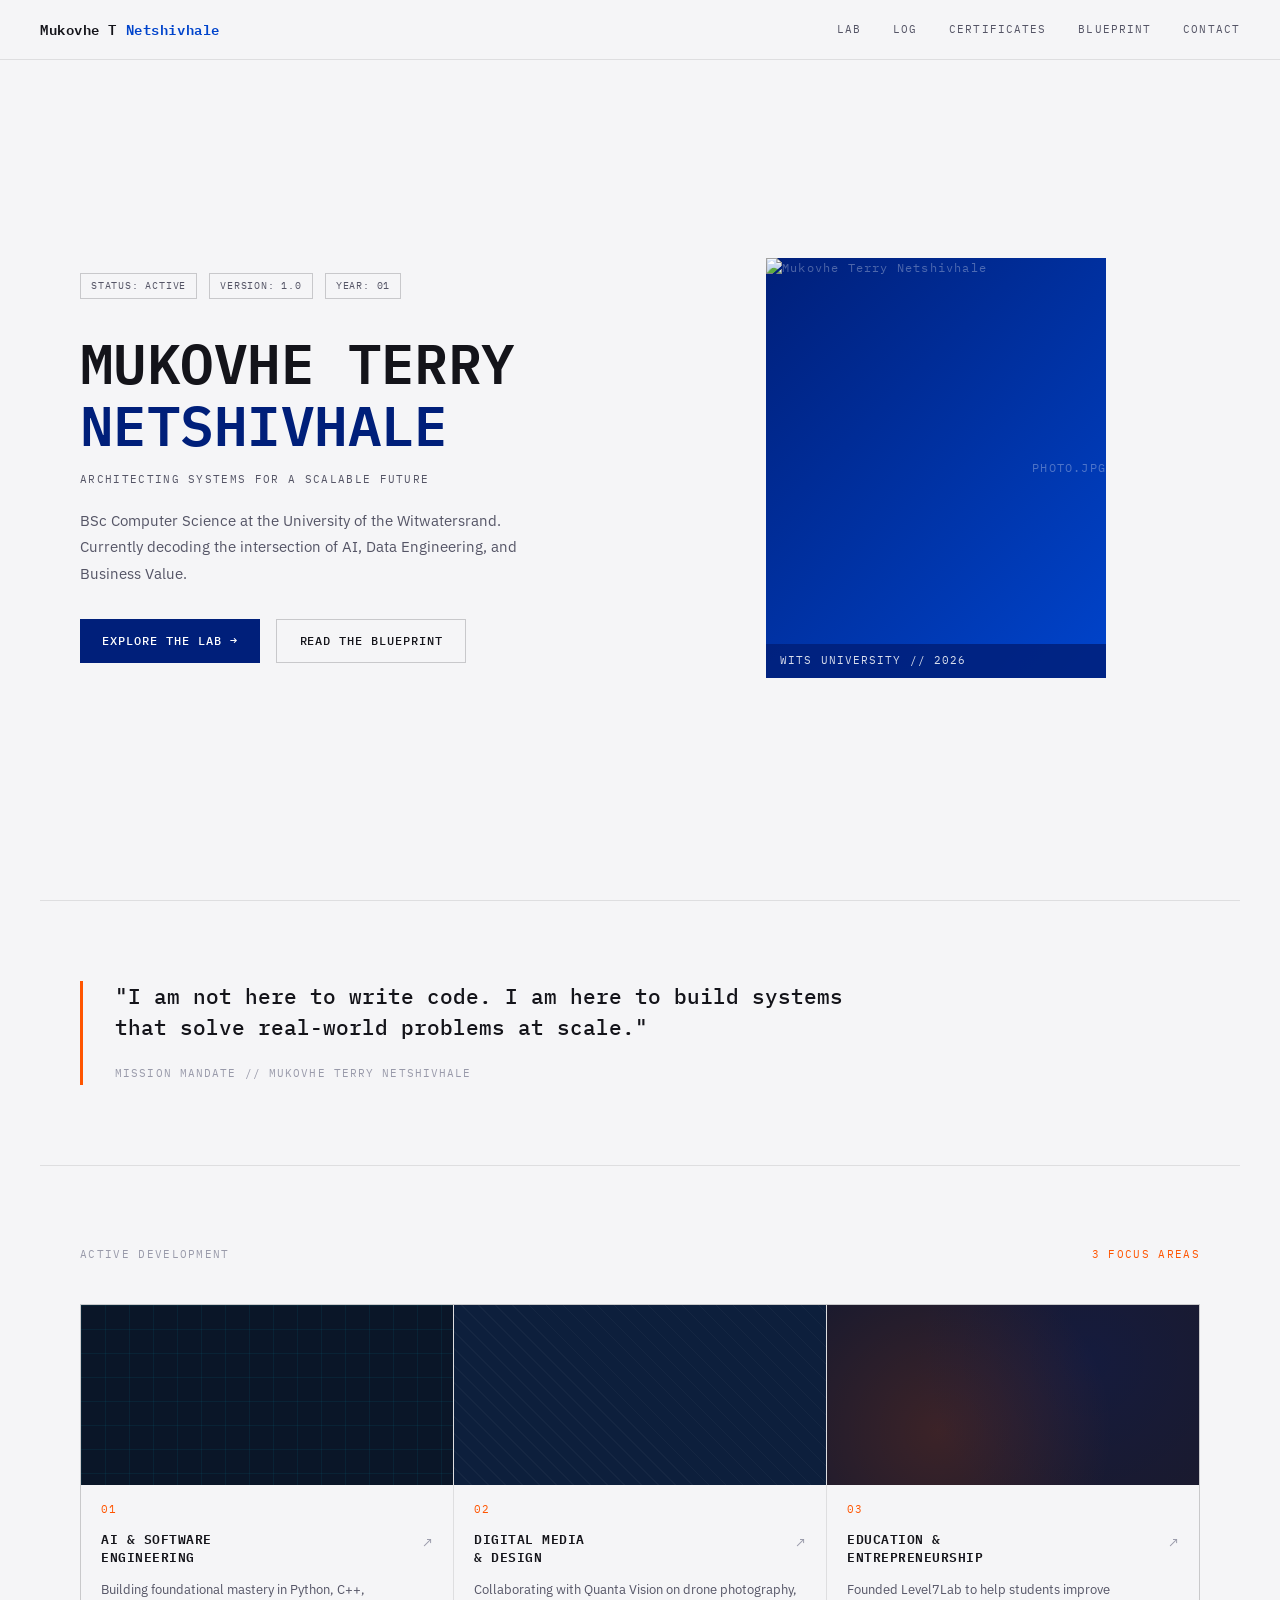
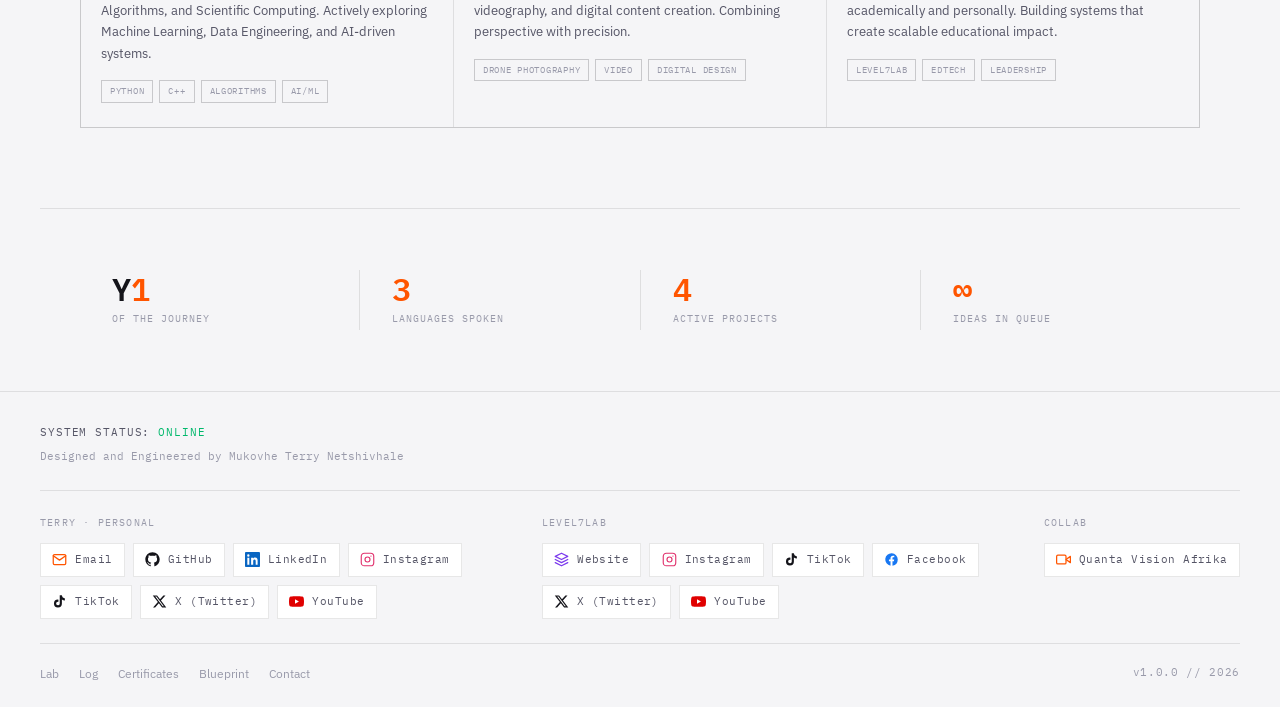
==== commit e42ce9e3: "Add files via upload" ====
--- a/index.html
+++ b/index.html
@@ -3,8 +3,153 @@
 <head>
 <meta charset="UTF-8"/>
 <meta name="viewport" content="width=device-width, initial-scale=1.0"/>
-<title>terrynets</title>
-<meta name="description" content="The personal command center for Mukovhe Terry Netshivhale — AI, entrepreneurship, and systemic value creation."/>
+<title>Mukovhe Terry Netshivhale | Computer Science Student at Wits | AI &amp; Systems</title>
+<meta name="description" content="Mukovhe Terry Netshivhale is a BSc Computer Science student at Wits University (Johannesburg) working on AI, data engineering and software engineering, and founder of the education initiative Level7Lab. Portfolio, certificates and projects."/>
+<meta name="author" content="Mukovhe Terry Netshivhale"/>
+<meta name="robots" content="index,follow,max-image-preview:large,max-snippet:-1,max-video-preview:-1"/>
+<link rel="canonical" href="https://terrynets.github.io/"/>
+<link rel="icon" href="favicon.svg" type="image/svg+xml"/>
+<link rel="icon" href="favicon.ico" sizes="48x48"/>
+<meta property="og:type" content="profile"/>
+<meta property="og:site_name" content="Mukovhe Terry Netshivhale"/>
+<meta property="og:title" content="Mukovhe Terry Netshivhale | Computer Science Student at Wits | AI &amp; Systems"/>
+<meta property="og:description" content="Mukovhe Terry Netshivhale is a BSc Computer Science student at Wits University (Johannesburg) working on AI, data engineering and software engineering, and founder of the education initiative Level7Lab. Portfolio, certificates and projects."/>
+<meta property="og:url" content="https://terrynets.github.io/"/>
+<meta property="og:image" content="https://i.imgur.com/zWP3Snd.jpeg"/>
+<meta property="og:image:alt" content="Portrait of Mukovhe Terry Netshivhale"/>
+<meta property="og:locale" content="en_ZA"/>
+<meta name="twitter:card" content="summary"/>
+<meta name="twitter:title" content="Mukovhe Terry Netshivhale | Computer Science Student at Wits | AI &amp; Systems"/>
+<meta name="twitter:description" content="Mukovhe Terry Netshivhale is a BSc Computer Science student at Wits University (Johannesburg) working on AI, data engineering and software engineering, and founder of the education initiative Level7Lab. Portfolio, certificates and projects."/>
+<meta name="twitter:image" content="https://i.imgur.com/zWP3Snd.jpeg"/>
+<script type="application/ld+json">
+{
+ "@context": "https://schema.org",
+ "@graph": [
+  {
+   "@type": "WebSite",
+   "@id": "https://terrynets.github.io/#website",
+   "url": "https://terrynets.github.io/",
+   "name": "Mukovhe Terry Netshivhale",
+   "alternateName": [
+    "terrynets",
+    "Mukovhe Netshivhale"
+   ],
+   "inLanguage": "en",
+   "publisher": {
+    "@id": "https://terrynets.github.io/#person"
+   },
+   "author": {
+    "@id": "https://terrynets.github.io/#person"
+   }
+  },
+  {
+   "@type": "ProfilePage",
+   "@id": "https://terrynets.github.io/#webpage",
+   "url": "https://terrynets.github.io/",
+   "name": "Mukovhe Terry Netshivhale | Computer Science Student at Wits | AI & Systems",
+   "dateModified": "2026-11-08",
+   "isPartOf": {
+    "@id": "https://terrynets.github.io/#website"
+   },
+   "mainEntity": {
+    "@id": "https://terrynets.github.io/#person"
+   },
+   "inLanguage": "en"
+  },
+  {
+   "@type": "Person",
+   "@id": "https://terrynets.github.io/#person",
+   "name": "Mukovhe Terry Netshivhale",
+   "givenName": "Mukovhe",
+   "additionalName": "Terry",
+   "familyName": "Netshivhale",
+   "alternateName": [
+    "Mukovhe Netshivhale",
+    "Terry Netshivhale",
+    "Mukovhe T Netshivhale",
+    "terrynets"
+   ],
+   "url": "https://terrynets.github.io/",
+   "image": "https://i.imgur.com/zWP3Snd.jpeg",
+   "email": "mailto:terrynets.m@outlook.com",
+   "jobTitle": "Computer Science student and founder of Level7Lab",
+   "description": "Mukovhe Terry Netshivhale is a BSc Computer Science student at the University of the Witwatersrand (Wits), Johannesburg, focused on AI, data engineering, software engineering and educational technology. He is the founder of Level7Lab.",
+   "homeLocation": {
+    "@type": "Place",
+    "address": {
+     "@type": "PostalAddress",
+     "addressLocality": "Johannesburg",
+     "addressCountry": "ZA"
+    }
+   },
+   "nationality": {
+    "@type": "Country",
+    "name": "South Africa"
+   },
+   "knowsLanguage": [
+    "English",
+    "Setswana"
+   ],
+   "alumniOf": [
+    {
+     "@type": "CollegeOrUniversity",
+     "name": "University of the Witwatersrand",
+     "alternateName": "Wits University",
+     "url": "https://www.wits.ac.za/"
+    },
+    {
+     "@type": "HighSchool",
+     "name": "Meriti Secondary School"
+    }
+   ],
+   "knowsAbout": [
+    "Artificial intelligence",
+    "Machine learning",
+    "Data engineering",
+    "Python",
+    "C++",
+    "Algorithms",
+    "Scientific computing",
+    "Prompt engineering",
+    "Educational technology",
+    "Entrepreneurship",
+    "Drone photography",
+    "Videography",
+    "Digital design"
+   ],
+   "sameAs": [
+    "https://github.com/terrynets",
+    "https://www.linkedin.com/in/mukovhe-netshivhale-447b65428/",
+    "https://instagram.com/terrynets",
+    "https://tiktok.com/@terrynets",
+    "https://x.com/terrynets21",
+    "https://www.youtube.com/@Terrynets"
+   ],
+   "worksFor": {
+    "@id": "https://terrynets.github.io/#level7lab"
+   }
+  },
+  {
+   "@type": "Organization",
+   "@id": "https://terrynets.github.io/#level7lab",
+   "name": "Level7Lab",
+   "url": "https://level7labs.tech/",
+   "description": "An educational and motivational initiative founded by Mukovhe Terry Netshivhale to help students improve academically and personally.",
+   "founder": {
+    "@id": "https://terrynets.github.io/#person"
+   },
+   "sameAs": [
+    "https://www.instagram.com/level7lab_/",
+    "https://tiktok.com/@level7lab",
+    "https://www.facebook.com/level7lab",
+    "https://x.com/level7lab",
+    "https://www.youtube.com/@Level7Labs"
+   ]
+  }
+ ]
+}
+</script>
 <link rel="preconnect" href="https://fonts.googleapis.com">
 <link rel="preconnect" href="https://fonts.gstatic.com" crossorigin>
 <link href="https://fonts.googleapis.com/css2?family=IBM+Plex+Mono:wght@300;400;500;600&family=IBM+Plex+Sans:wght@300;400;500;600&display=swap" rel="stylesheet">
@@ -162,11 +307,28 @@
       <span class="system-status">SYSTEM STATUS: <span class="online">ONLINE</span></span>
       <span class="footer-credit">Designed and Engineered by Mukovhe Terry Netshivhale</span>
     </div>
-    <div class="footer-socials">
-      <a href="https://github.com/terrynets" target="_blank" rel="noopener">GITHUB</a>
-      <a href="https://www.linkedin.com/in/mukovhe-netshivhale-447b65428/" target="_blank" rel="noopener">LINKEDIN</a>
-      <a href="https://instagram.com/terrynets" target="_blank" rel="noopener">INSTAGRAM</a>
-    </div>
+  </div>
+  <div class="footer-links">
+      <div class="fl-group"><span class="fl-title">TERRY · PERSONAL</span><div class="fl-row">
+        <a class="fl-link brand-email" href="mailto:terrynets.m@outlook.com?subject=Let%27s%20Connect" title="Terry · Email: terrynets.m@outlook.com" aria-label="Terry · Email: terrynets.m@outlook.com"><svg class="ic" aria-hidden="true" focusable="false" viewBox="0 0 24 24" fill="none" stroke="currentColor" stroke-width="2" stroke-linecap="round" stroke-linejoin="round"><rect x="2" y="4" width="20" height="16" rx="2"/><polyline points="22 6 12 13 2 6"/></svg><span>Email</span></a>
+        <a class="fl-link brand-github" href="https://github.com/terrynets" target="_blank" rel="noopener" title="Terry · GitHub: @terrynets" aria-label="Terry · GitHub: @terrynets"><svg class="ic" aria-hidden="true" focusable="false" viewBox="0 0 24 24" fill="currentColor"> <path d="M12 .5C5.65.5.5 5.65.5 12c0 5.1 3.29 9.42 7.86 10.94.58.1.79-.25.79-.56v-2.03c-3.2.69-3.87-1.54-3.87-1.54-.53-1.34-1.29-1.7-1.29-1.7-1.05-.72.08-.7.08-.7 1.16.08 1.77 1.19 1.77 1.19 1.03 1.77 2.71 1.26 3.37.96.1-.75.4-1.26.73-1.55-2.56-.29-5.25-1.28-5.25-5.7 0-1.26.45-2.29 1.19-3.09-.12-.29-.52-1.46.11-3.05 0 0 .97-.31 3.18 1.18.92-.26 1.91-.38 2.89-.39.98.01 1.97.13 2.89.39 2.2-1.49 3.17-1.18 3.17-1.18.63 1.59.23 2.76.11 3.05.74.8 1.19 1.83 1.19 3.09 0 4.43-2.7 5.41-5.27 5.69.41.36.78 1.07.78 2.15v3.19c0 .31.21.67.8.56C20.21 21.42 23.5 17.1 23.5 12c0-6.35-5.15-11.5-11.5-11.5z"/> </svg><span>GitHub</span></a>
+        <a class="fl-link brand-linkedin" href="https://www.linkedin.com/in/mukovhe-netshivhale-447b65428/" target="_blank" rel="noopener" title="Terry · LinkedIn: Mukovhe Netshivhale" aria-label="Terry · LinkedIn: Mukovhe Netshivhale"><svg class="ic" aria-hidden="true" focusable="false" viewBox="0 0 24 24" fill="currentColor"> <path d="M20.447 20.452H17.11v-5.569c0-1.328-.024-3.037-1.851-3.037-1.853 0-2.136 1.445-2.136 2.939v5.667H9.785V9h3.2v1.561h.046c.447-.847 1.535-1.738 3.16-1.738 3.379 0 4.004 2.225 4.004 5.117v6.512zM5.337 7.433a1.875 1.875 0 1 1 0-3.75 1.875 1.875 0 0 1 0 3.75zm1.602 13.019H3.73V9h3.209v11.452zM22.225 0H1.771C.79 0 0 .774 0 1.729v20.542C0 23.227.79 24 1.771 24h20.451C23.2 24 24 23.227 24 22.271V1.729C24 .774 23.2 0 22.222 0h.003z"/> </svg><span>LinkedIn</span></a>
+        <a class="fl-link brand-instagram" href="https://instagram.com/terrynets" target="_blank" rel="noopener" title="Terry · Instagram: @terrynets" aria-label="Terry · Instagram: @terrynets"><svg class="ic" aria-hidden="true" focusable="false" viewBox="0 0 24 24" fill="none" stroke="currentColor" stroke-width="1.8" stroke-linecap="round" stroke-linejoin="round"> <rect x="2" y="2" width="20" height="20" rx="5" ry="5"/> <circle cx="12" cy="12" r="4"/> <circle cx="17.5" cy="6.5" r="1" fill="currentColor" stroke="none"/> </svg><span>Instagram</span></a>
+        <a class="fl-link brand-tiktok" href="https://tiktok.com/@terrynets" target="_blank" rel="noopener" title="Terry · TikTok: @terrynets" aria-label="Terry · TikTok: @terrynets"><svg class="ic" aria-hidden="true" focusable="false" viewBox="0 0 24 24" fill="currentColor"> <path d="M19.59 6.69a4.83 4.83 0 0 1-3.77-4.25V2h-3.45v13.67a2.89 2.89 0 0 1-2.88 2.5 2.89 2.89 0 0 1-2.89-2.89 2.89 2.89 0 0 1 2.89-2.89c.28 0 .54.04.79.1V9.01a6.32 6.32 0 0 0-.79-.05 6.34 6.34 0 0 0-6.34 6.34 6.34 6.34 0 0 0 6.34 6.34 6.34 6.34 0 0 0 6.33-6.34V8.69a8.18 8.18 0 0 0 4.78 1.52V6.76a4.85 4.85 0 0 1-1.01-.07z"/> </svg><span>TikTok</span></a>
+        <a class="fl-link brand-x" href="https://x.com/terrynets21" target="_blank" rel="noopener" title="Terry · X (Twitter): @terrynets21" aria-label="Terry · X (Twitter): @terrynets21"><svg class="ic" aria-hidden="true" focusable="false" viewBox="0 0 24 24" fill="currentColor"> <path d="M18.244 2.25h3.308l-7.227 8.26 8.502 11.24H16.17l-5.214-6.817L4.99 21.75H1.68l7.73-8.835L1.254 2.25H8.08l4.713 6.231zm-1.161 17.52h1.833L7.084 4.126H5.117z"/> </svg><span>X (Twitter)</span></a>
+        <a class="fl-link brand-youtube" href="https://www.youtube.com/@Terrynets" target="_blank" rel="noopener" title="Terry · YouTube: @Terrynets" aria-label="Terry · YouTube: @Terrynets"><svg class="ic" aria-hidden="true" focusable="false" viewBox="0 0 24 24" fill="currentColor"> <path d="M23.5 6.2a3.02 3.02 0 0 0-2.12-2.14C19.5 3.5 12 3.5 12 3.5s-7.5 0-9.38.56A3.02 3.02 0 0 0 .5 6.2 31.6 31.6 0 0 0 0 12a31.6 31.6 0 0 0 .5 5.8 3.02 3.02 0 0 0 2.12 2.14C4.5 20.5 12 20.5 12 20.5s7.5 0 9.38-.56a3.02 3.02 0 0 0 2.12-2.14A31.6 31.6 0 0 0 24 12a31.6 31.6 0 0 0-.5-5.8zM9.6 15.6V8.4l6.3 3.6z"/> </svg><span>YouTube</span></a>
+      </div></div>
+      <div class="fl-group"><span class="fl-title">LEVEL7LAB</span><div class="fl-row">
+        <a class="fl-link brand-level7" href="https://level7labs.tech/" target="_blank" rel="noopener" title="Level7Lab · Website: level7labs.tech" aria-label="Level7Lab · Website: level7labs.tech"><svg class="ic" aria-hidden="true" focusable="false" viewBox="0 0 24 24" fill="none" stroke="currentColor" stroke-width="2" stroke-linecap="round" stroke-linejoin="round"> <polygon points="12 2 2 7 12 12 22 7 12 2"/> <polyline points="2 17 12 22 22 17"/> <polyline points="2 12 12 17 22 12"/> </svg><span>Website</span></a>
+        <a class="fl-link brand-instagram" href="https://www.instagram.com/level7lab_/" target="_blank" rel="noopener" title="Level7Lab · Instagram: @level7lab_" aria-label="Level7Lab · Instagram: @level7lab_"><svg class="ic" aria-hidden="true" focusable="false" viewBox="0 0 24 24" fill="none" stroke="currentColor" stroke-width="1.8" stroke-linecap="round" stroke-linejoin="round"> <rect x="2" y="2" width="20" height="20" rx="5" ry="5"/> <circle cx="12" cy="12" r="4"/> <circle cx="17.5" cy="6.5" r="1" fill="currentColor" stroke="none"/> </svg><span>Instagram</span></a>
+        <a class="fl-link brand-tiktok" href="https://tiktok.com/@level7lab" target="_blank" rel="noopener" title="Level7Lab · TikTok: @level7lab" aria-label="Level7Lab · TikTok: @level7lab"><svg class="ic" aria-hidden="true" focusable="false" viewBox="0 0 24 24" fill="currentColor"> <path d="M19.59 6.69a4.83 4.83 0 0 1-3.77-4.25V2h-3.45v13.67a2.89 2.89 0 0 1-2.88 2.5 2.89 2.89 0 0 1-2.89-2.89 2.89 2.89 0 0 1 2.89-2.89c.28 0 .54.04.79.1V9.01a6.32 6.32 0 0 0-.79-.05 6.34 6.34 0 0 0-6.34 6.34 6.34 6.34 0 0 0 6.34 6.34 6.34 6.34 0 0 0 6.33-6.34V8.69a8.18 8.18 0 0 0 4.78 1.52V6.76a4.85 4.85 0 0 1-1.01-.07z"/> </svg><span>TikTok</span></a>
+        <a class="fl-link brand-facebook" href="https://www.facebook.com/level7lab" target="_blank" rel="noopener" title="Level7Lab · Facebook: facebook.com/level7lab" aria-label="Level7Lab · Facebook: facebook.com/level7lab"><svg class="ic" aria-hidden="true" focusable="false" viewBox="0 0 24 24" fill="currentColor"> <path d="M22 12a10 10 0 1 0-11.56 9.88v-6.99H7.9V12h2.54V9.8c0-2.5 1.49-3.89 3.78-3.89 1.1 0 2.24.2 2.24.2v2.46h-1.26c-1.24 0-1.63.77-1.63 1.56V12h2.78l-.44 2.89h-2.34v6.99A10 10 0 0 0 22 12z"/> </svg><span>Facebook</span></a>
+        <a class="fl-link brand-x" href="https://x.com/level7lab" target="_blank" rel="noopener" title="Level7Lab · X (Twitter): @level7lab" aria-label="Level7Lab · X (Twitter): @level7lab"><svg class="ic" aria-hidden="true" focusable="false" viewBox="0 0 24 24" fill="currentColor"> <path d="M18.244 2.25h3.308l-7.227 8.26 8.502 11.24H16.17l-5.214-6.817L4.99 21.75H1.68l7.73-8.835L1.254 2.25H8.08l4.713 6.231zm-1.161 17.52h1.833L7.084 4.126H5.117z"/> </svg><span>X (Twitter)</span></a>
+        <a class="fl-link brand-youtube" href="https://www.youtube.com/@Level7Labs" target="_blank" rel="noopener" title="Level7Lab · YouTube: @Level7Labs" aria-label="Level7Lab · YouTube: @Level7Labs"><svg class="ic" aria-hidden="true" focusable="false" viewBox="0 0 24 24" fill="currentColor"> <path d="M23.5 6.2a3.02 3.02 0 0 0-2.12-2.14C19.5 3.5 12 3.5 12 3.5s-7.5 0-9.38.56A3.02 3.02 0 0 0 .5 6.2 31.6 31.6 0 0 0 0 12a31.6 31.6 0 0 0 .5 5.8 3.02 3.02 0 0 0 2.12 2.14C4.5 20.5 12 20.5 12 20.5s7.5 0 9.38-.56a3.02 3.02 0 0 0 2.12-2.14A31.6 31.6 0 0 0 24 12a31.6 31.6 0 0 0-.5-5.8zM9.6 15.6V8.4l6.3 3.6z"/> </svg><span>YouTube</span></a>
+      </div></div>
+      <div class="fl-group"><span class="fl-title">COLLAB</span><div class="fl-row">
+        <a class="fl-link brand-qva" href="https://qvisionafrika.com/" target="_blank" rel="noopener" title="Collab · Quanta Vision Afrika: Photography & videography" aria-label="Collab · Quanta Vision Afrika: Photography & videography"><svg class="ic" aria-hidden="true" focusable="false" viewBox="0 0 24 24" fill="none" stroke="currentColor" stroke-width="2" stroke-linecap="round" stroke-linejoin="round"> <path d="M23 7l-7 5 7 5V7z"/> <rect x="1" y="5" width="15" height="14" rx="2" ry="2"/> </svg><span>Quanta Vision Afrika</span></a>
+      </div></div>
   </div>
   <div class="footer-bottom">
     <div class="footer-nav">
--- a/style.css
+++ b/style.css
@@ -929,3 +929,85 @@
 @media (max-width: 640px) {
   .cert-info { padding: 1.25rem; }
 }
+
+/* ========== ICON LINKS (footer + contact) ========== */
+.ic { width: 1em; height: 1em; display: block; flex-shrink: 0; }
+.brand-email { --brand: var(--orange); }
+.brand-github { --brand: #14141a; }
+.brand-linkedin { --brand: #0a66c2; }
+.brand-instagram { --brand: #e1306c; }
+.brand-tiktok { --brand: #14141a; }
+.brand-x { --brand: #14141a; }
+.brand-youtube { --brand: #e00000; }
+.brand-facebook { --brand: #1877f2; }
+.brand-level7 { --brand: #7c3aed; }
+.brand-qva { --brand: var(--orange); }
+
+.footer-links {
+  display: grid;
+  grid-template-columns: repeat(3, auto);
+  justify-content: space-between;
+  gap: 1.75rem 2.5rem;
+  padding: 0 0 1.5rem;
+  margin-bottom: 1.25rem;
+  border-bottom: 1px solid var(--border);
+}
+.fl-group { display: flex; flex-direction: column; gap: 0.75rem; min-width: 0; }
+.fl-title {
+  font-family: var(--font-mono);
+  font-size: 10px;
+  letter-spacing: 0.12em;
+  color: var(--text-dim);
+}
+.fl-row { display: flex; flex-wrap: wrap; gap: 0.5rem; }
+.fl-link {
+  display: inline-flex;
+  align-items: center;
+  gap: 0.5rem;
+  padding: 0.45rem 0.7rem;
+  border: 1px solid var(--border);
+  background: var(--surface);
+  font-family: var(--font-mono);
+  font-size: 11px;
+  letter-spacing: 0.04em;
+  color: var(--text-muted);
+  text-decoration: none;
+  transition: color 0.2s, border-color 0.2s, background 0.2s, transform 0.2s;
+}
+.fl-link .ic { font-size: 15px; color: var(--brand, var(--text-muted)); }
+.fl-link:hover { color: var(--text); border-color: var(--brand, var(--orange)); background: var(--surface2); transform: translateY(-1px); }
+
+.cl-group-label {
+  font-family: var(--font-mono);
+  font-size: 10px;
+  letter-spacing: 0.12em;
+  color: var(--text-dim);
+  padding: 0.85rem 1.5rem 0.6rem;
+  background: var(--surface2);
+  border-bottom: 1px solid var(--border);
+}
+.contact-link-item { gap: 1rem; }
+.cl-main { display: flex; align-items: center; gap: 1rem; min-width: 0; }
+.cl-icon {
+  width: 38px; height: 38px;
+  display: flex; align-items: center; justify-content: center;
+  border: 1px solid var(--border);
+  background: var(--surface);
+  color: var(--brand, var(--text));
+  font-size: 18px;
+  flex-shrink: 0;
+  transition: border-color 0.2s, background 0.2s;
+}
+.contact-link-item:hover .cl-icon { border-color: var(--brand, var(--orange)); background: var(--surface2); }
+.cl-value { overflow-wrap: anywhere; }
+
+.project-status.completed { color: var(--green); }
+
+@media (max-width: 900px) {
+  .footer-links { grid-template-columns: 1fr; }
+}
+@media (max-width: 480px) {
+  .cl-group-label { padding: 0.85rem 1rem 0.6rem; }
+  .contact-link-item { padding: 1rem; }
+  .fl-link { padding: 0.45rem 0.6rem; }
+}
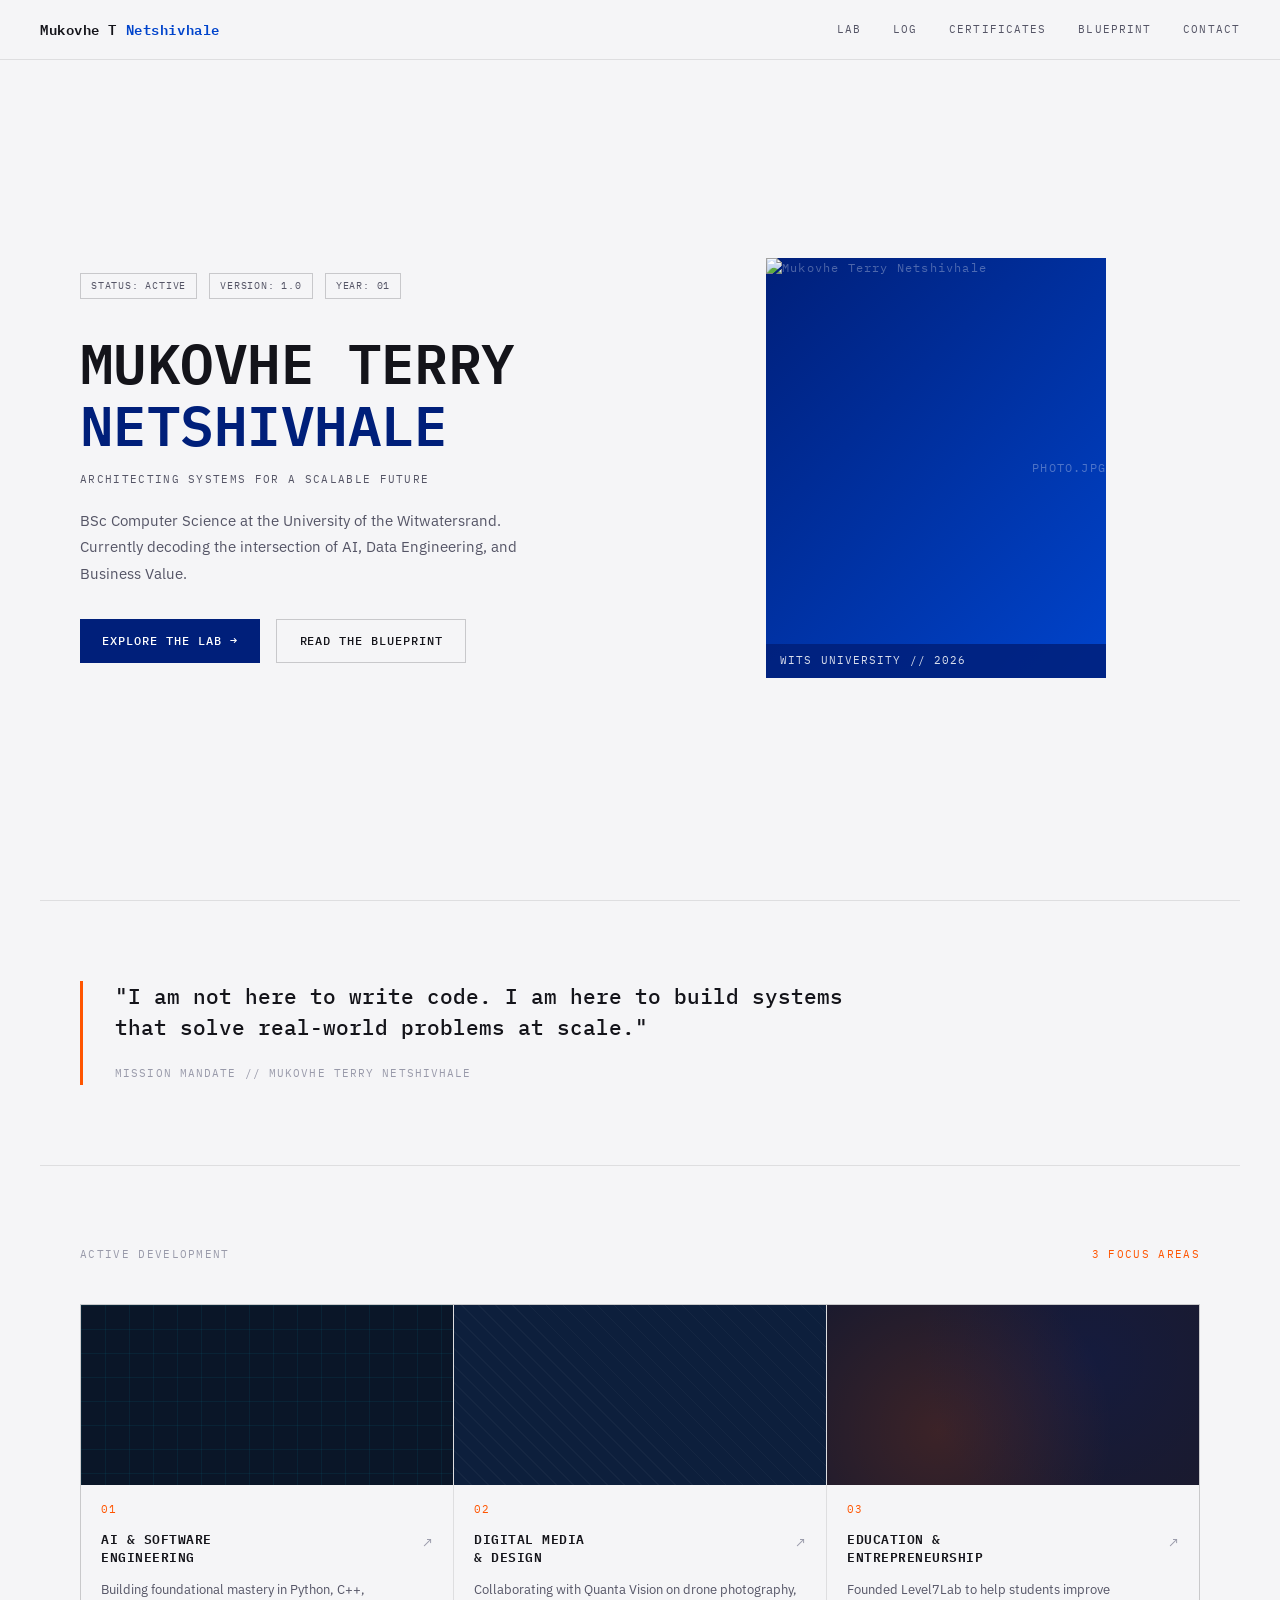
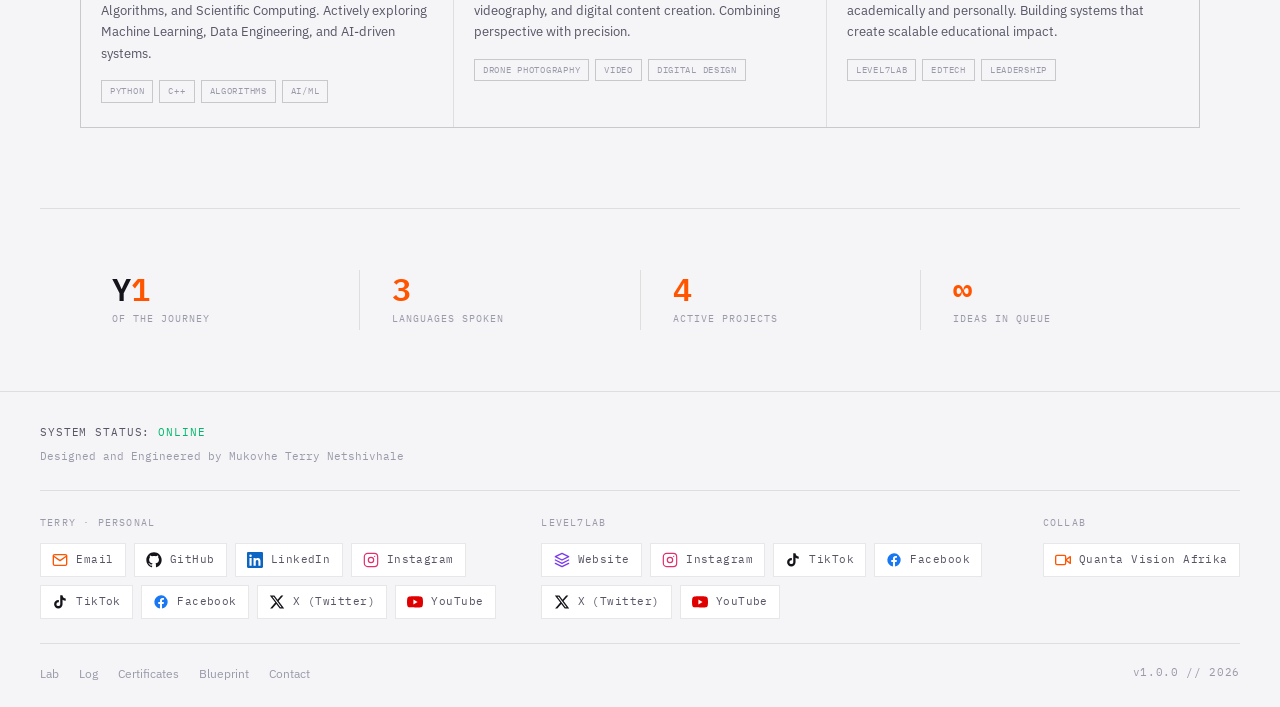
==== commit 19580a83: "Add files via upload" ====
--- a/index.html
+++ b/index.html
@@ -123,7 +123,8 @@
     "https://www.linkedin.com/in/mukovhe-netshivhale-447b65428/",
     "https://instagram.com/terrynets",
     "https://tiktok.com/@terrynets",
-    "https://x.com/terrynets21",
+    "https://www.facebook.com/Terrynets.M/",
+    "https://x.com/terrynets_",
     "https://www.youtube.com/@Terrynets"
    ],
    "worksFor": {
@@ -141,8 +142,8 @@
    },
    "sameAs": [
     "https://www.instagram.com/level7lab_/",
-    "https://tiktok.com/@level7lab",
-    "https://www.facebook.com/level7lab",
+    "https://www.tiktok.com/@level7labs_",
+    "https://www.facebook.com/profile.php?id=61593393475590",
     "https://x.com/level7lab",
     "https://www.youtube.com/@Level7Labs"
    ]
@@ -153,7 +154,7 @@
 <link rel="preconnect" href="https://fonts.googleapis.com">
 <link rel="preconnect" href="https://fonts.gstatic.com" crossorigin>
 <link href="https://fonts.googleapis.com/css2?family=IBM+Plex+Mono:wght@300;400;500;600&family=IBM+Plex+Sans:wght@300;400;500;600&display=swap" rel="stylesheet">
-<link rel="stylesheet" href="style.css"/>
+<link rel="stylesheet" href="style.css?v=3"/>
 </head>
 <body>
 
@@ -310,24 +311,25 @@
   </div>
   <div class="footer-links">
       <div class="fl-group"><span class="fl-title">TERRY · PERSONAL</span><div class="fl-row">
-        <a class="fl-link brand-email" href="mailto:terrynets.m@outlook.com?subject=Let%27s%20Connect" title="Terry · Email: terrynets.m@outlook.com" aria-label="Terry · Email: terrynets.m@outlook.com"><svg class="ic" aria-hidden="true" focusable="false" viewBox="0 0 24 24" fill="none" stroke="currentColor" stroke-width="2" stroke-linecap="round" stroke-linejoin="round"><rect x="2" y="4" width="20" height="16" rx="2"/><polyline points="22 6 12 13 2 6"/></svg><span>Email</span></a>
-        <a class="fl-link brand-github" href="https://github.com/terrynets" target="_blank" rel="noopener" title="Terry · GitHub: @terrynets" aria-label="Terry · GitHub: @terrynets"><svg class="ic" aria-hidden="true" focusable="false" viewBox="0 0 24 24" fill="currentColor"> <path d="M12 .5C5.65.5.5 5.65.5 12c0 5.1 3.29 9.42 7.86 10.94.58.1.79-.25.79-.56v-2.03c-3.2.69-3.87-1.54-3.87-1.54-.53-1.34-1.29-1.7-1.29-1.7-1.05-.72.08-.7.08-.7 1.16.08 1.77 1.19 1.77 1.19 1.03 1.77 2.71 1.26 3.37.96.1-.75.4-1.26.73-1.55-2.56-.29-5.25-1.28-5.25-5.7 0-1.26.45-2.29 1.19-3.09-.12-.29-.52-1.46.11-3.05 0 0 .97-.31 3.18 1.18.92-.26 1.91-.38 2.89-.39.98.01 1.97.13 2.89.39 2.2-1.49 3.17-1.18 3.17-1.18.63 1.59.23 2.76.11 3.05.74.8 1.19 1.83 1.19 3.09 0 4.43-2.7 5.41-5.27 5.69.41.36.78 1.07.78 2.15v3.19c0 .31.21.67.8.56C20.21 21.42 23.5 17.1 23.5 12c0-6.35-5.15-11.5-11.5-11.5z"/> </svg><span>GitHub</span></a>
-        <a class="fl-link brand-linkedin" href="https://www.linkedin.com/in/mukovhe-netshivhale-447b65428/" target="_blank" rel="noopener" title="Terry · LinkedIn: Mukovhe Netshivhale" aria-label="Terry · LinkedIn: Mukovhe Netshivhale"><svg class="ic" aria-hidden="true" focusable="false" viewBox="0 0 24 24" fill="currentColor"> <path d="M20.447 20.452H17.11v-5.569c0-1.328-.024-3.037-1.851-3.037-1.853 0-2.136 1.445-2.136 2.939v5.667H9.785V9h3.2v1.561h.046c.447-.847 1.535-1.738 3.16-1.738 3.379 0 4.004 2.225 4.004 5.117v6.512zM5.337 7.433a1.875 1.875 0 1 1 0-3.75 1.875 1.875 0 0 1 0 3.75zm1.602 13.019H3.73V9h3.209v11.452zM22.225 0H1.771C.79 0 0 .774 0 1.729v20.542C0 23.227.79 24 1.771 24h20.451C23.2 24 24 23.227 24 22.271V1.729C24 .774 23.2 0 22.222 0h.003z"/> </svg><span>LinkedIn</span></a>
-        <a class="fl-link brand-instagram" href="https://instagram.com/terrynets" target="_blank" rel="noopener" title="Terry · Instagram: @terrynets" aria-label="Terry · Instagram: @terrynets"><svg class="ic" aria-hidden="true" focusable="false" viewBox="0 0 24 24" fill="none" stroke="currentColor" stroke-width="1.8" stroke-linecap="round" stroke-linejoin="round"> <rect x="2" y="2" width="20" height="20" rx="5" ry="5"/> <circle cx="12" cy="12" r="4"/> <circle cx="17.5" cy="6.5" r="1" fill="currentColor" stroke="none"/> </svg><span>Instagram</span></a>
-        <a class="fl-link brand-tiktok" href="https://tiktok.com/@terrynets" target="_blank" rel="noopener" title="Terry · TikTok: @terrynets" aria-label="Terry · TikTok: @terrynets"><svg class="ic" aria-hidden="true" focusable="false" viewBox="0 0 24 24" fill="currentColor"> <path d="M19.59 6.69a4.83 4.83 0 0 1-3.77-4.25V2h-3.45v13.67a2.89 2.89 0 0 1-2.88 2.5 2.89 2.89 0 0 1-2.89-2.89 2.89 2.89 0 0 1 2.89-2.89c.28 0 .54.04.79.1V9.01a6.32 6.32 0 0 0-.79-.05 6.34 6.34 0 0 0-6.34 6.34 6.34 6.34 0 0 0 6.34 6.34 6.34 6.34 0 0 0 6.33-6.34V8.69a8.18 8.18 0 0 0 4.78 1.52V6.76a4.85 4.85 0 0 1-1.01-.07z"/> </svg><span>TikTok</span></a>
-        <a class="fl-link brand-x" href="https://x.com/terrynets21" target="_blank" rel="noopener" title="Terry · X (Twitter): @terrynets21" aria-label="Terry · X (Twitter): @terrynets21"><svg class="ic" aria-hidden="true" focusable="false" viewBox="0 0 24 24" fill="currentColor"> <path d="M18.244 2.25h3.308l-7.227 8.26 8.502 11.24H16.17l-5.214-6.817L4.99 21.75H1.68l7.73-8.835L1.254 2.25H8.08l4.713 6.231zm-1.161 17.52h1.833L7.084 4.126H5.117z"/> </svg><span>X (Twitter)</span></a>
-        <a class="fl-link brand-youtube" href="https://www.youtube.com/@Terrynets" target="_blank" rel="noopener" title="Terry · YouTube: @Terrynets" aria-label="Terry · YouTube: @Terrynets"><svg class="ic" aria-hidden="true" focusable="false" viewBox="0 0 24 24" fill="currentColor"> <path d="M23.5 6.2a3.02 3.02 0 0 0-2.12-2.14C19.5 3.5 12 3.5 12 3.5s-7.5 0-9.38.56A3.02 3.02 0 0 0 .5 6.2 31.6 31.6 0 0 0 0 12a31.6 31.6 0 0 0 .5 5.8 3.02 3.02 0 0 0 2.12 2.14C4.5 20.5 12 20.5 12 20.5s7.5 0 9.38-.56a3.02 3.02 0 0 0 2.12-2.14A31.6 31.6 0 0 0 24 12a31.6 31.6 0 0 0-.5-5.8zM9.6 15.6V8.4l6.3 3.6z"/> </svg><span>YouTube</span></a>
+        <a class="fl-link brand-email" href="mailto:terrynets.m@outlook.com?subject=Let%27s%20Connect" title="Terry · Email: terrynets.m@outlook.com" aria-label="Terry · Email: terrynets.m@outlook.com"><svg class="ic" width="16" height="16" aria-hidden="true" focusable="false" viewBox="0 0 24 24" fill="none" stroke="currentColor" stroke-width="2" stroke-linecap="round" stroke-linejoin="round"><rect x="2" y="4" width="20" height="16" rx="2"/><polyline points="22 6 12 13 2 6"/></svg><span>Email</span></a>
+        <a class="fl-link brand-github" href="https://github.com/terrynets" target="_blank" rel="noopener" title="Terry · GitHub: @terrynets" aria-label="Terry · GitHub: @terrynets"><svg class="ic" width="16" height="16" aria-hidden="true" focusable="false" viewBox="0 0 24 24" fill="currentColor"> <path d="M12 .5C5.65.5.5 5.65.5 12c0 5.1 3.29 9.42 7.86 10.94.58.1.79-.25.79-.56v-2.03c-3.2.69-3.87-1.54-3.87-1.54-.53-1.34-1.29-1.7-1.29-1.7-1.05-.72.08-.7.08-.7 1.16.08 1.77 1.19 1.77 1.19 1.03 1.77 2.71 1.26 3.37.96.1-.75.4-1.26.73-1.55-2.56-.29-5.25-1.28-5.25-5.7 0-1.26.45-2.29 1.19-3.09-.12-.29-.52-1.46.11-3.05 0 0 .97-.31 3.18 1.18.92-.26 1.91-.38 2.89-.39.98.01 1.97.13 2.89.39 2.2-1.49 3.17-1.18 3.17-1.18.63 1.59.23 2.76.11 3.05.74.8 1.19 1.83 1.19 3.09 0 4.43-2.7 5.41-5.27 5.69.41.36.78 1.07.78 2.15v3.19c0 .31.21.67.8.56C20.21 21.42 23.5 17.1 23.5 12c0-6.35-5.15-11.5-11.5-11.5z"/> </svg><span>GitHub</span></a>
+        <a class="fl-link brand-linkedin" href="https://www.linkedin.com/in/mukovhe-netshivhale-447b65428/" target="_blank" rel="noopener" title="Terry · LinkedIn: Mukovhe Netshivhale" aria-label="Terry · LinkedIn: Mukovhe Netshivhale"><svg class="ic" width="16" height="16" aria-hidden="true" focusable="false" viewBox="0 0 24 24" fill="currentColor"> <path d="M20.447 20.452H17.11v-5.569c0-1.328-.024-3.037-1.851-3.037-1.853 0-2.136 1.445-2.136 2.939v5.667H9.785V9h3.2v1.561h.046c.447-.847 1.535-1.738 3.16-1.738 3.379 0 4.004 2.225 4.004 5.117v6.512zM5.337 7.433a1.875 1.875 0 1 1 0-3.75 1.875 1.875 0 0 1 0 3.75zm1.602 13.019H3.73V9h3.209v11.452zM22.225 0H1.771C.79 0 0 .774 0 1.729v20.542C0 23.227.79 24 1.771 24h20.451C23.2 24 24 23.227 24 22.271V1.729C24 .774 23.2 0 22.222 0h.003z"/> </svg><span>LinkedIn</span></a>
+        <a class="fl-link brand-instagram" href="https://instagram.com/terrynets" target="_blank" rel="noopener" title="Terry · Instagram: @terrynets" aria-label="Terry · Instagram: @terrynets"><svg class="ic" width="16" height="16" aria-hidden="true" focusable="false" viewBox="0 0 24 24" fill="none" stroke="currentColor" stroke-width="1.8" stroke-linecap="round" stroke-linejoin="round"> <rect x="2" y="2" width="20" height="20" rx="5" ry="5"/> <circle cx="12" cy="12" r="4"/> <circle cx="17.5" cy="6.5" r="1" fill="currentColor" stroke="none"/> </svg><span>Instagram</span></a>
+        <a class="fl-link brand-tiktok" href="https://tiktok.com/@terrynets" target="_blank" rel="noopener" title="Terry · TikTok: @terrynets" aria-label="Terry · TikTok: @terrynets"><svg class="ic" width="16" height="16" aria-hidden="true" focusable="false" viewBox="0 0 24 24" fill="currentColor"> <path d="M19.59 6.69a4.83 4.83 0 0 1-3.77-4.25V2h-3.45v13.67a2.89 2.89 0 0 1-2.88 2.5 2.89 2.89 0 0 1-2.89-2.89 2.89 2.89 0 0 1 2.89-2.89c.28 0 .54.04.79.1V9.01a6.32 6.32 0 0 0-.79-.05 6.34 6.34 0 0 0-6.34 6.34 6.34 6.34 0 0 0 6.34 6.34 6.34 6.34 0 0 0 6.33-6.34V8.69a8.18 8.18 0 0 0 4.78 1.52V6.76a4.85 4.85 0 0 1-1.01-.07z"/> </svg><span>TikTok</span></a>
+        <a class="fl-link brand-facebook" href="https://www.facebook.com/Terrynets.M/" target="_blank" rel="noopener" title="Terry · Facebook: Terrynets.M" aria-label="Terry · Facebook: Terrynets.M"><svg class="ic" width="16" height="16" aria-hidden="true" focusable="false" viewBox="0 0 24 24" fill="currentColor"> <path d="M22 12a10 10 0 1 0-11.56 9.88v-6.99H7.9V12h2.54V9.8c0-2.5 1.49-3.89 3.78-3.89 1.1 0 2.24.2 2.24.2v2.46h-1.26c-1.24 0-1.63.77-1.63 1.56V12h2.78l-.44 2.89h-2.34v6.99A10 10 0 0 0 22 12z"/> </svg><span>Facebook</span></a>
+        <a class="fl-link brand-x" href="https://x.com/terrynets_" target="_blank" rel="noopener" title="Terry · X (Twitter): @terrynets_" aria-label="Terry · X (Twitter): @terrynets_"><svg class="ic" width="16" height="16" aria-hidden="true" focusable="false" viewBox="0 0 24 24" fill="currentColor"> <path d="M18.244 2.25h3.308l-7.227 8.26 8.502 11.24H16.17l-5.214-6.817L4.99 21.75H1.68l7.73-8.835L1.254 2.25H8.08l4.713 6.231zm-1.161 17.52h1.833L7.084 4.126H5.117z"/> </svg><span>X (Twitter)</span></a>
+        <a class="fl-link brand-youtube" href="https://www.youtube.com/@Terrynets" target="_blank" rel="noopener" title="Terry · YouTube: @Terrynets" aria-label="Terry · YouTube: @Terrynets"><svg class="ic" width="16" height="16" aria-hidden="true" focusable="false" viewBox="0 0 24 24" fill="currentColor"> <path d="M23.5 6.2a3.02 3.02 0 0 0-2.12-2.14C19.5 3.5 12 3.5 12 3.5s-7.5 0-9.38.56A3.02 3.02 0 0 0 .5 6.2 31.6 31.6 0 0 0 0 12a31.6 31.6 0 0 0 .5 5.8 3.02 3.02 0 0 0 2.12 2.14C4.5 20.5 12 20.5 12 20.5s7.5 0 9.38-.56a3.02 3.02 0 0 0 2.12-2.14A31.6 31.6 0 0 0 24 12a31.6 31.6 0 0 0-.5-5.8zM9.6 15.6V8.4l6.3 3.6z"/> </svg><span>YouTube</span></a>
       </div></div>
       <div class="fl-group"><span class="fl-title">LEVEL7LAB</span><div class="fl-row">
-        <a class="fl-link brand-level7" href="https://level7labs.tech/" target="_blank" rel="noopener" title="Level7Lab · Website: level7labs.tech" aria-label="Level7Lab · Website: level7labs.tech"><svg class="ic" aria-hidden="true" focusable="false" viewBox="0 0 24 24" fill="none" stroke="currentColor" stroke-width="2" stroke-linecap="round" stroke-linejoin="round"> <polygon points="12 2 2 7 12 12 22 7 12 2"/> <polyline points="2 17 12 22 22 17"/> <polyline points="2 12 12 17 22 12"/> </svg><span>Website</span></a>
-        <a class="fl-link brand-instagram" href="https://www.instagram.com/level7lab_/" target="_blank" rel="noopener" title="Level7Lab · Instagram: @level7lab_" aria-label="Level7Lab · Instagram: @level7lab_"><svg class="ic" aria-hidden="true" focusable="false" viewBox="0 0 24 24" fill="none" stroke="currentColor" stroke-width="1.8" stroke-linecap="round" stroke-linejoin="round"> <rect x="2" y="2" width="20" height="20" rx="5" ry="5"/> <circle cx="12" cy="12" r="4"/> <circle cx="17.5" cy="6.5" r="1" fill="currentColor" stroke="none"/> </svg><span>Instagram</span></a>
-        <a class="fl-link brand-tiktok" href="https://tiktok.com/@level7lab" target="_blank" rel="noopener" title="Level7Lab · TikTok: @level7lab" aria-label="Level7Lab · TikTok: @level7lab"><svg class="ic" aria-hidden="true" focusable="false" viewBox="0 0 24 24" fill="currentColor"> <path d="M19.59 6.69a4.83 4.83 0 0 1-3.77-4.25V2h-3.45v13.67a2.89 2.89 0 0 1-2.88 2.5 2.89 2.89 0 0 1-2.89-2.89 2.89 2.89 0 0 1 2.89-2.89c.28 0 .54.04.79.1V9.01a6.32 6.32 0 0 0-.79-.05 6.34 6.34 0 0 0-6.34 6.34 6.34 6.34 0 0 0 6.34 6.34 6.34 6.34 0 0 0 6.33-6.34V8.69a8.18 8.18 0 0 0 4.78 1.52V6.76a4.85 4.85 0 0 1-1.01-.07z"/> </svg><span>TikTok</span></a>
-        <a class="fl-link brand-facebook" href="https://www.facebook.com/level7lab" target="_blank" rel="noopener" title="Level7Lab · Facebook: facebook.com/level7lab" aria-label="Level7Lab · Facebook: facebook.com/level7lab"><svg class="ic" aria-hidden="true" focusable="false" viewBox="0 0 24 24" fill="currentColor"> <path d="M22 12a10 10 0 1 0-11.56 9.88v-6.99H7.9V12h2.54V9.8c0-2.5 1.49-3.89 3.78-3.89 1.1 0 2.24.2 2.24.2v2.46h-1.26c-1.24 0-1.63.77-1.63 1.56V12h2.78l-.44 2.89h-2.34v6.99A10 10 0 0 0 22 12z"/> </svg><span>Facebook</span></a>
-        <a class="fl-link brand-x" href="https://x.com/level7lab" target="_blank" rel="noopener" title="Level7Lab · X (Twitter): @level7lab" aria-label="Level7Lab · X (Twitter): @level7lab"><svg class="ic" aria-hidden="true" focusable="false" viewBox="0 0 24 24" fill="currentColor"> <path d="M18.244 2.25h3.308l-7.227 8.26 8.502 11.24H16.17l-5.214-6.817L4.99 21.75H1.68l7.73-8.835L1.254 2.25H8.08l4.713 6.231zm-1.161 17.52h1.833L7.084 4.126H5.117z"/> </svg><span>X (Twitter)</span></a>
-        <a class="fl-link brand-youtube" href="https://www.youtube.com/@Level7Labs" target="_blank" rel="noopener" title="Level7Lab · YouTube: @Level7Labs" aria-label="Level7Lab · YouTube: @Level7Labs"><svg class="ic" aria-hidden="true" focusable="false" viewBox="0 0 24 24" fill="currentColor"> <path d="M23.5 6.2a3.02 3.02 0 0 0-2.12-2.14C19.5 3.5 12 3.5 12 3.5s-7.5 0-9.38.56A3.02 3.02 0 0 0 .5 6.2 31.6 31.6 0 0 0 0 12a31.6 31.6 0 0 0 .5 5.8 3.02 3.02 0 0 0 2.12 2.14C4.5 20.5 12 20.5 12 20.5s7.5 0 9.38-.56a3.02 3.02 0 0 0 2.12-2.14A31.6 31.6 0 0 0 24 12a31.6 31.6 0 0 0-.5-5.8zM9.6 15.6V8.4l6.3 3.6z"/> </svg><span>YouTube</span></a>
+        <a class="fl-link brand-level7" href="https://level7labs.dpdns.org/" target="_blank" rel="noopener" title="Level7Lab · Website: level7labs.dpdns.org" aria-label="Level7Lab · Website: level7labs.dpdns.org"><svg class="ic" width="16" height="16" aria-hidden="true" focusable="false" viewBox="0 0 24 24" fill="none" stroke="currentColor" stroke-width="2" stroke-linecap="round" stroke-linejoin="round"> <polygon points="12 2 2 7 12 12 22 7 12 2"/> <polyline points="2 17 12 22 22 17"/> <polyline points="2 12 12 17 22 12"/> </svg><span>Website</span></a>
+        <a class="fl-link brand-instagram" href="https://www.instagram.com/level7lab_/" target="_blank" rel="noopener" title="Level7Lab · Instagram: @level7lab_" aria-label="Level7Lab · Instagram: @level7lab_"><svg class="ic" width="16" height="16" aria-hidden="true" focusable="false" viewBox="0 0 24 24" fill="none" stroke="currentColor" stroke-width="1.8" stroke-linecap="round" stroke-linejoin="round"> <rect x="2" y="2" width="20" height="20" rx="5" ry="5"/> <circle cx="12" cy="12" r="4"/> <circle cx="17.5" cy="6.5" r="1" fill="currentColor" stroke="none"/> </svg><span>Instagram</span></a>
+        <a class="fl-link brand-tiktok" href="https://www.tiktok.com/@level7labs_" target="_blank" rel="noopener" title="Level7Lab · TikTok: @level7labs_" aria-label="Level7Lab · TikTok: @level7labs_"><svg class="ic" width="16" height="16" aria-hidden="true" focusable="false" viewBox="0 0 24 24" fill="currentColor"> <path d="M19.59 6.69a4.83 4.83 0 0 1-3.77-4.25V2h-3.45v13.67a2.89 2.89 0 0 1-2.88 2.5 2.89 2.89 0 0 1-2.89-2.89 2.89 2.89 0 0 1 2.89-2.89c.28 0 .54.04.79.1V9.01a6.32 6.32 0 0 0-.79-.05 6.34 6.34 0 0 0-6.34 6.34 6.34 6.34 0 0 0 6.34 6.34 6.34 6.34 0 0 0 6.33-6.34V8.69a8.18 8.18 0 0 0 4.78 1.52V6.76a4.85 4.85 0 0 1-1.01-.07z"/> </svg><span>TikTok</span></a>
+        <a class="fl-link brand-facebook" href="https://www.facebook.com/profile.php?id=61593393475590" target="_blank" rel="noopener" title="Level7Lab · Facebook: Level7Lab page" aria-label="Level7Lab · Facebook: Level7Lab page"><svg class="ic" width="16" height="16" aria-hidden="true" focusable="false" viewBox="0 0 24 24" fill="currentColor"> <path d="M22 12a10 10 0 1 0-11.56 9.88v-6.99H7.9V12h2.54V9.8c0-2.5 1.49-3.89 3.78-3.89 1.1 0 2.24.2 2.24.2v2.46h-1.26c-1.24 0-1.63.77-1.63 1.56V12h2.78l-.44 2.89h-2.34v6.99A10 10 0 0 0 22 12z"/> </svg><span>Facebook</span></a>
+        <a class="fl-link brand-x" href="https://x.com/level7lab" target="_blank" rel="noopener" title="Level7Lab · X (Twitter): @level7lab" aria-label="Level7Lab · X (Twitter): @level7lab"><svg class="ic" width="16" height="16" aria-hidden="true" focusable="false" viewBox="0 0 24 24" fill="currentColor"> <path d="M18.244 2.25h3.308l-7.227 8.26 8.502 11.24H16.17l-5.214-6.817L4.99 21.75H1.68l7.73-8.835L1.254 2.25H8.08l4.713 6.231zm-1.161 17.52h1.833L7.084 4.126H5.117z"/> </svg><span>X (Twitter)</span></a>
+        <a class="fl-link brand-youtube" href="https://www.youtube.com/@Level7Labs" target="_blank" rel="noopener" title="Level7Lab · YouTube: @Level7Labs" aria-label="Level7Lab · YouTube: @Level7Labs"><svg class="ic" width="16" height="16" aria-hidden="true" focusable="false" viewBox="0 0 24 24" fill="currentColor"> <path d="M23.5 6.2a3.02 3.02 0 0 0-2.12-2.14C19.5 3.5 12 3.5 12 3.5s-7.5 0-9.38.56A3.02 3.02 0 0 0 .5 6.2 31.6 31.6 0 0 0 0 12a31.6 31.6 0 0 0 .5 5.8 3.02 3.02 0 0 0 2.12 2.14C4.5 20.5 12 20.5 12 20.5s7.5 0 9.38-.56a3.02 3.02 0 0 0 2.12-2.14A31.6 31.6 0 0 0 24 12a31.6 31.6 0 0 0-.5-5.8zM9.6 15.6V8.4l6.3 3.6z"/> </svg><span>YouTube</span></a>
       </div></div>
       <div class="fl-group"><span class="fl-title">COLLAB</span><div class="fl-row">
-        <a class="fl-link brand-qva" href="https://qvisionafrika.com/" target="_blank" rel="noopener" title="Collab · Quanta Vision Afrika: Photography & videography" aria-label="Collab · Quanta Vision Afrika: Photography & videography"><svg class="ic" aria-hidden="true" focusable="false" viewBox="0 0 24 24" fill="none" stroke="currentColor" stroke-width="2" stroke-linecap="round" stroke-linejoin="round"> <path d="M23 7l-7 5 7 5V7z"/> <rect x="1" y="5" width="15" height="14" rx="2" ry="2"/> </svg><span>Quanta Vision Afrika</span></a>
+        <a class="fl-link brand-qva" href="https://qvisionafrika.com/" target="_blank" rel="noopener" title="Collab · Quanta Vision Afrika: Photography & videography" aria-label="Collab · Quanta Vision Afrika: Photography & videography"><svg class="ic" width="16" height="16" aria-hidden="true" focusable="false" viewBox="0 0 24 24" fill="none" stroke="currentColor" stroke-width="2" stroke-linecap="round" stroke-linejoin="round"> <path d="M23 7l-7 5 7 5V7z"/> <rect x="1" y="5" width="15" height="14" rx="2" ry="2"/> </svg><span>Quanta Vision Afrika</span></a>
       </div></div>
   </div>
   <div class="footer-bottom">
--- a/style.css
+++ b/style.css
@@ -931,7 +931,7 @@
 }
 
 /* ========== ICON LINKS (footer + contact) ========== */
-.ic { width: 1em; height: 1em; display: block; flex-shrink: 0; }
+.ic { width: 16px; height: 16px; max-width: 16px; max-height: 16px; display: block; flex-shrink: 0; }
 .brand-email { --brand: var(--orange); }
 .brand-github { --brand: #14141a; }
 .brand-linkedin { --brand: #0a66c2; }
@@ -974,7 +974,7 @@
   text-decoration: none;
   transition: color 0.2s, border-color 0.2s, background 0.2s, transform 0.2s;
 }
-.fl-link .ic { font-size: 15px; color: var(--brand, var(--text-muted)); }
+.fl-link .ic { width: 16px; height: 16px; color: var(--brand, var(--text-muted)); }
 .fl-link:hover { color: var(--text); border-color: var(--brand, var(--orange)); background: var(--surface2); transform: translateY(-1px); }
 
 .cl-group-label {
@@ -987,18 +987,14 @@
   border-bottom: 1px solid var(--border);
 }
 .contact-link-item { gap: 1rem; }
-.cl-main { display: flex; align-items: center; gap: 1rem; min-width: 0; }
+.cl-main { display: flex; align-items: center; gap: 0.9rem; min-width: 0; }
 .cl-icon {
-  width: 38px; height: 38px;
+  width: 16px; height: 16px;
   display: flex; align-items: center; justify-content: center;
-  border: 1px solid var(--border);
-  background: var(--surface);
   color: var(--brand, var(--text));
-  font-size: 18px;
   flex-shrink: 0;
-  transition: border-color 0.2s, background 0.2s;
-}
-.contact-link-item:hover .cl-icon { border-color: var(--brand, var(--orange)); background: var(--surface2); }
+}
+.cl-icon .ic { width: 16px; height: 16px; }
 .cl-value { overflow-wrap: anywhere; }
 
 .project-status.completed { color: var(--green); }
